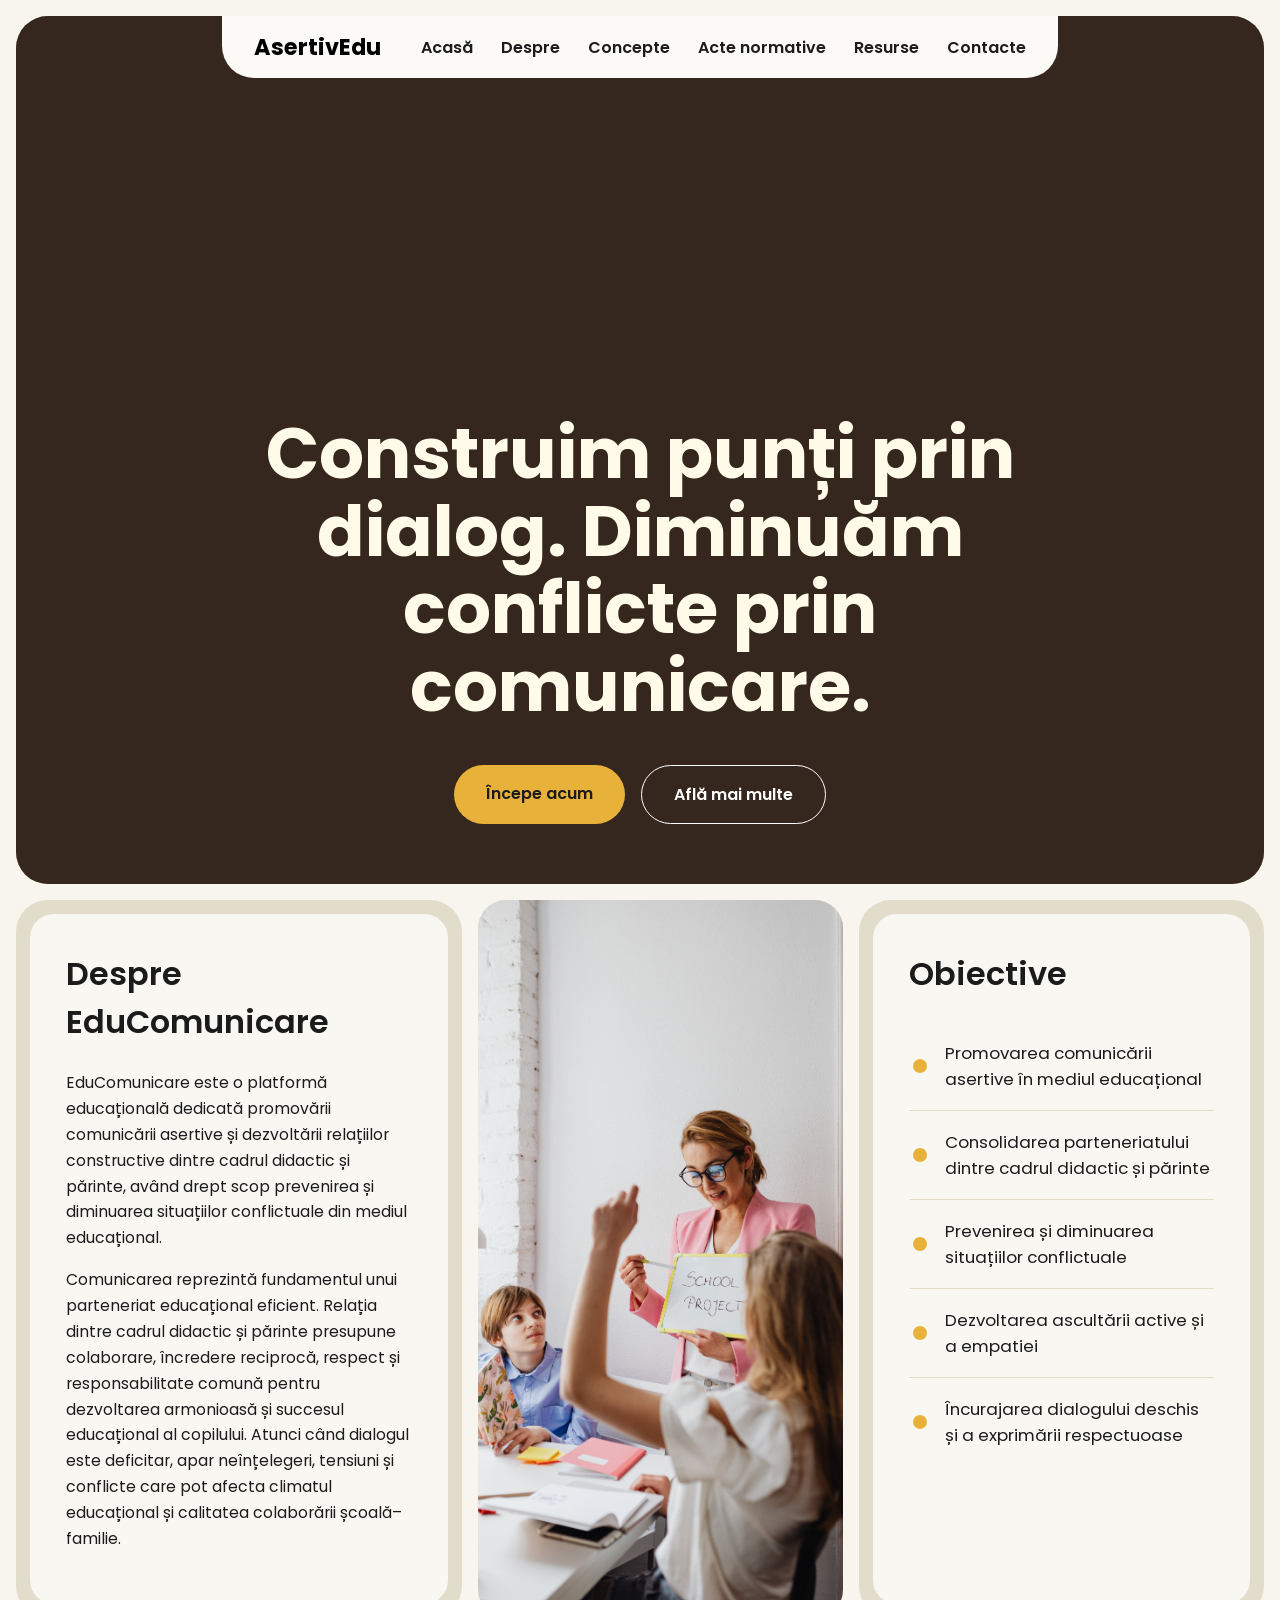
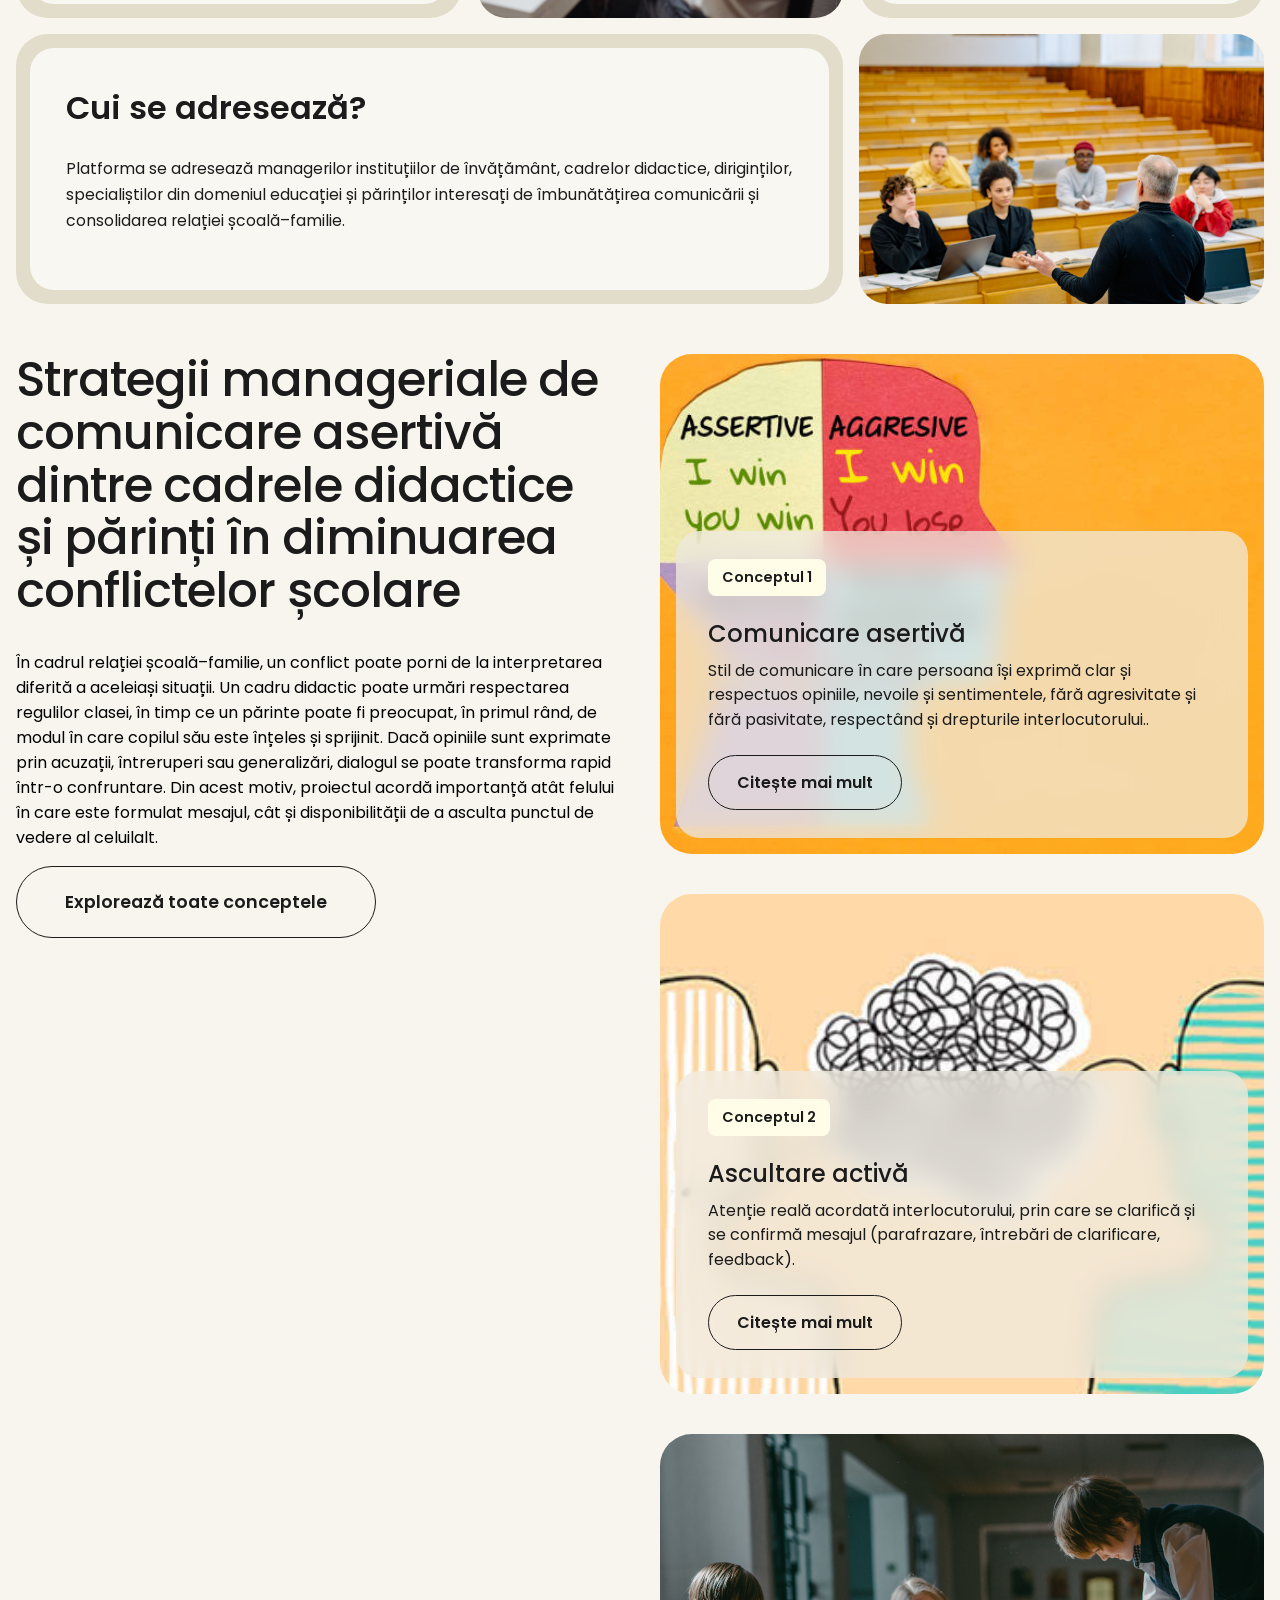
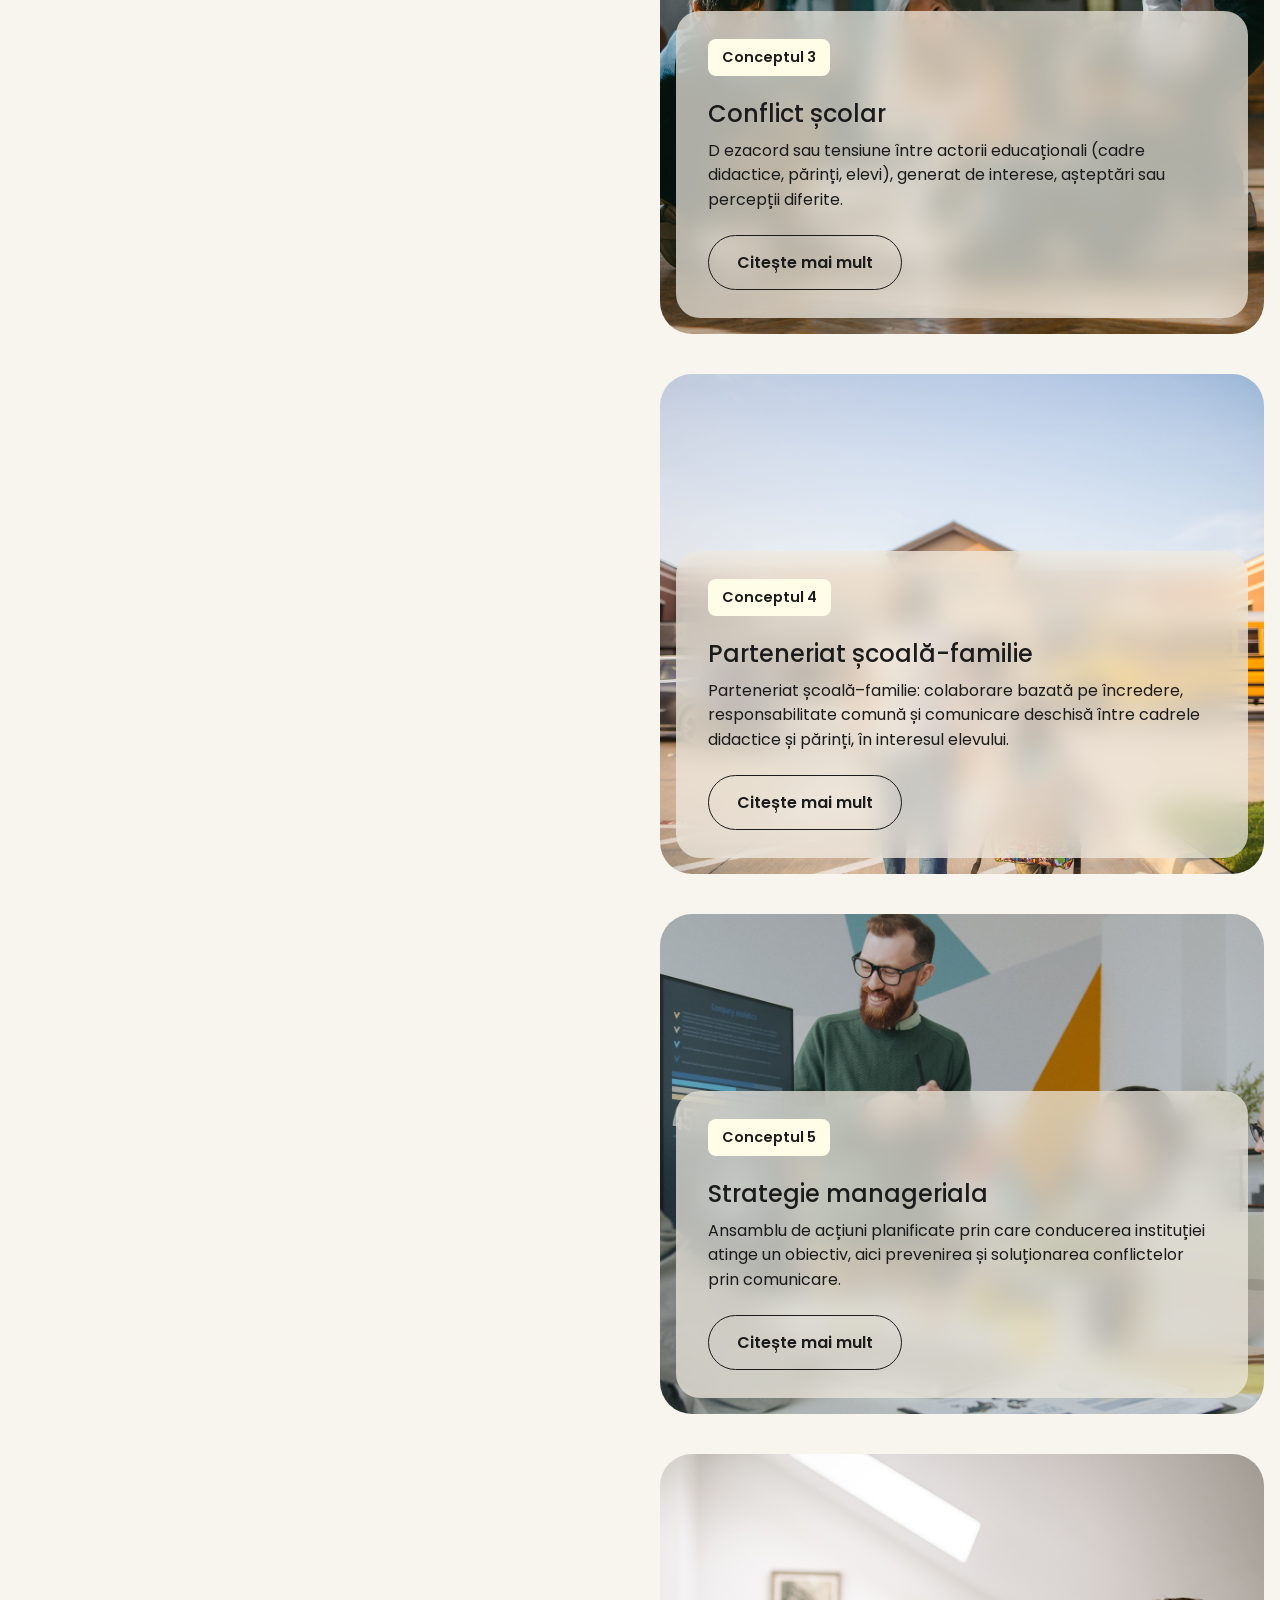
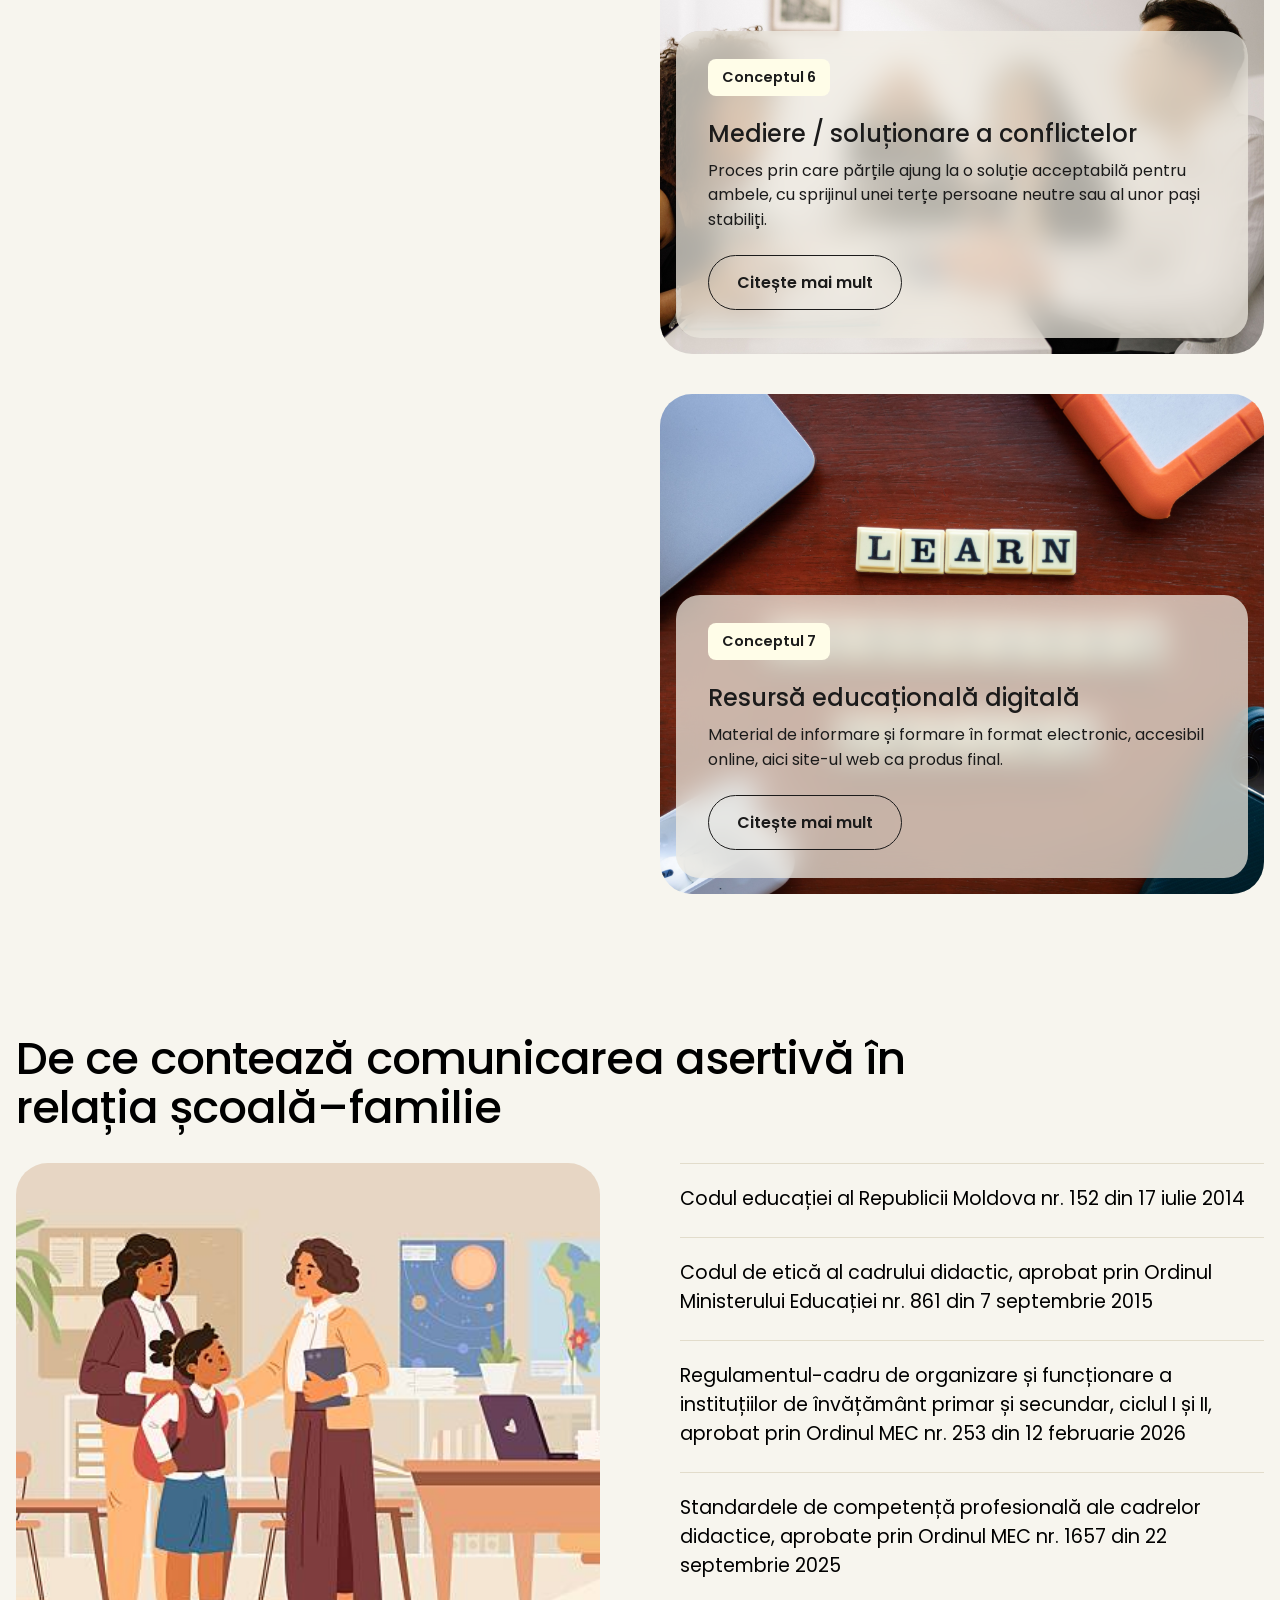
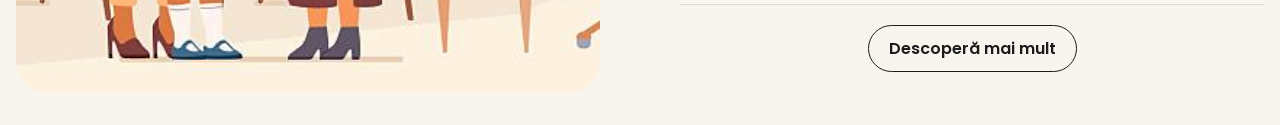
==== index.html @ 46c30172 "Primul commit" ====
<!DOCTYPE html>
<html lang="ro">

<head>
    <meta charset="UTF-8">
    <meta name="viewport" content="width=device-width, initial-scale=1.0">
    <link rel="preconnect" href="https://fonts.googleapis.com">
    <link rel="preconnect" href="https://fonts.gstatic.com" crossorigin>
    <link href="https://fonts.googleapis.com/css2?family=Poppins:wght@500;600;700&display=swap" rel="stylesheet">
    <link rel="stylesheet" href="style.css">
    <title>EduComunicare</title>
</head>

<body>
    <div class="page">

        <section class="hero">
            <div class="hero-bg">
                <video autoplay muted loop playsinline>
                    <source src="images/5734826-hd_1920_1080_30fps.mp4" type="video/mp4">
                </video>
            </div>

            <nav>
                <h2>AsertivEdu</h2>
                <a href="#acasa" target="_self">Acasă</a>
                <a href="#despre" target="_self">Despre</a>
                <a href="#">Concepte</a>
                <a href="#">Acte normative</a>
                <a href="#">Resurse</a>
                <a href="#">Contacte</a>
            </nav>

            <div class="hero-content">
                <h1>Construim punți prin dialog. Diminuăm conflicte prin comunicare.</h1>
                <div class="hero-buttons">
                    <a class="btn btn-gold" href="#">Începe acum</a>
                    <a class="btn btn-outline" href="#">Află mai multe</a>
                </div>
            </div>
        </section>


        <main>
            <section class="despre" id="despre">
                <div class="card">
                    <div class="card-inner">
                        <h2>Despre EduComunicare</h2>
                        <p>EduComunicare este o platformă educațională dedicată promovării comunicării asertive și
                            dezvoltării relațiilor constructive dintre cadrul didactic și părinte, având drept scop
                            prevenirea și diminuarea situațiilor conflictuale din mediul educațional.</p>
                        <p>Comunicarea reprezintă fundamentul unui parteneriat educațional eficient. Relația dintre
                            cadrul didactic și părinte presupune colaborare, încredere reciprocă, respect și
                            responsabilitate
                            comună pentru dezvoltarea armonioasă și succesul educațional al copilului. Atunci când
                            dialogul este
                            deficitar, apar neînțelegeri, tensiuni și conflicte care pot afecta climatul educațional și
                            calitatea
                            colaborării școală–familie.</p>
                    </div>
                </div>

                <div class="card-img">
                    <img src="images/pexels-karola-g-7692463.jpg" alt="Cadru didactic și părinte în dialog">
                </div>

                <div class="card">
                    <div class="card-inner">
                        <h2>Obiective</h2>
                        <ul class="obiective">
                            <li>Promovarea comunicării asertive în mediul educațional</li>
                            <li>Consolidarea parteneriatului dintre cadrul didactic și părinte</li>
                            <li>Prevenirea și diminuarea situațiilor conflictuale</li>
                            <li>Dezvoltarea ascultării active și a empatiei</li>
                            <li>Încurajarea dialogului deschis și a exprimării respectuoase</li>
                        </ul>
                    </div>
                </div>
                <div class="card adresare">
                    <div class="card-inner">
                        <h2>Cui se adresează?</h2>
                        <p>
                            Platforma se adresează managerilor instituțiilor de învățământ, cadrelor didactice,
                            diriginților, specialiștilor din domeniul educației și părinților interesați de
                            îmbunătățirea
                            comunicării și consolidarea relației școală–familie.
                        </p>
                    </div>
                </div>
                <div class="card-img">
                    <img src="images/pexels-yankrukov-8197534.jpg">
                </div>
            </section>

            <section class="concepte">
                <div class="programe-stanga">
                    <h2>Strategii manageriale de comunicare asertivă dintre cadrele didactice și părinți în diminuarea
                        conflictelor școlare</h2>
                    <p>În cadrul relației școală–familie, un conflict poate porni de la interpretarea diferită a
                        aceleiași situații. Un cadru
                        didactic poate urmări respectarea regulilor clasei, în timp ce un părinte poate fi preocupat, în
                        primul rând, de modul
                        în care copilul său este înțeles și sprijinit. Dacă opiniile sunt exprimate prin acuzații,
                        întreruperi sau generalizări,
                        dialogul se poate transforma rapid într-o confruntare. Din acest motiv, proiectul acordă
                        importanță atât felului în care este
                        formulat mesajul, cât și disponibilității de a asculta punctul de vedere al celuilalt.</p>
                    <a href="#" class="button-concepte">Explorează toate conceptele</a>
                </div>
                <div class="programe-dreapta">
                    <div class="program-card">
                        <div class="card-img">
                            <img src="images/istockphoto-2178686163-612x612.jpg" alt="">
                        </div>

                        <div class="program-info">
                            <span class="program-tag">Conceptul 1</span>
                            <h3>Comunicare asertivă</h3>
                            <p>Stil de comunicare în care persoana își exprimă clar și respectuos opiniile, nevoile și
                                sentimentele,
                                fără agresivitate și fără pasivitate, respectând și drepturile interlocutorului..</p>
                            <a class="program-btn" href="#">Citește mai mult</a>
                        </div>
                    </div>
                    <div class="program-card">
                        <div class="card-img">
                            <img src="images/images (7).jpg" alt="ascultare_activa_imagine">
                        </div>
                        <div class="program-info">
                            <span class="program-tag">Conceptul 2</span>
                            <h3>Ascultare activă</h3>
                            <p>Atenție reală acordată interlocutorului, prin care se clarifică și se confirmă mesajul
                                (parafrazare, întrebări de clarificare, feedback).</p>
                            <a class="program-btn" href="#">Citește mai mult</a>
                        </div>
                    </div>

                    <div class="program-card">
                        <div class="card-img">
                            <img src="images/pexels-mikhail-nilov-7929438.jpg" alt="ascultare_activa_imagine">
                        </div>
                        <div class="program-info">
                            <span class="program-tag">Conceptul 3</span>
                            <h3>Conflict școlar</h3>
                            <p>D ezacord sau tensiune între actorii educaționali (cadre didactice, părinți, elevi),
                                generat de interese, așteptări sau percepții diferite.</p>
                            <a class="program-btn" href="#">Citește mai mult</a>
                        </div>
                    </div>

                    <div class="program-card">
                        <div class="card-img">
                            <img src="images/pexels-caleboquendo-3877563.jpg" alt="ascultare_activa_imagine">
                        </div>
                        <div class="program-info">
                            <span class="program-tag">Conceptul 4</span>
                            <h3>Parteneriat școală-familie</h3>
                            <p>Parteneriat școală–familie: colaborare bazată pe încredere, responsabilitate
                                comună și comunicare deschisă între cadrele didactice și părinți, în interesul elevului.
                            </p>
                            <a class="program-btn" href="#">Citește mai mult</a>
                        </div>
                    </div>


                    <div class="program-card">
                        <div class="card-img">
                            <img src="images/pexels-silverkblack-39190486.jpg" alt="ascultare_activa_imagine">
                        </div>
                        <div class="program-info">
                            <span class="program-tag">Conceptul 5</span>
                            <h3>Strategie manageriala</h3>
                            <p>Ansamblu de acțiuni planificate prin care conducerea instituției atinge un obiectiv,
                                aici prevenirea și soluționarea conflictelor prin comunicare.</p>
                            <a class="program-btn" href="#">Citește mai mult</a>
                        </div>
                    </div>

                    <div class="program-card">
                        <div class="card-img">
                            <img src="images/pexels-yankrukov-7640810.jpg" alt="ascultare_activa_imagine">
                        </div>
                        <div class="program-info">
                            <span class="program-tag">Conceptul 6</span>
                            <h3>Mediere / soluționare a conflictelor</h3>
                            <p> Proces prin care părțile ajung la o soluție acceptabilă pentru ambele, cu sprijinul unei
                                terțe persoane neutre sau al unor pași stabiliți.</p>
                            <a class="program-btn" href="#">Citește mai mult</a>
                        </div>
                    </div>


                    <div class="program-card">
                        <div class="card-img">
                            <img src="images/pexels-ling-app-387368942-14814060.jpg" alt="ascultare_activa_imagine">
                        </div>
                        <div class="program-info">
                            <span class="program-tag">Conceptul 7</span>
                            <h3>Resursă educațională digitală</h3>
                            <p>Material de informare și formare în format electronic, accesibil
                                online, aici site-ul web ca produs final.</p>
                            <a class="program-btn" href="#">Citește mai mult</a>
                        </div>
                    </div>

                </div>
            </section>
            <section class="beneficii">
                <h2 class="beneficii-titlu">De ce contează comunicarea asertivă în relația școală–familie</h2>

                <div class="beneficii-grid">
                    <div class="beneficii-img">
                        <img src="images/istockphoto-2225201851-612x612.jpg" alt="Cadru didactic și părinte în dialog">
                    </div>

                    <ul class="beneficii-lista">
                        <li class="beneficiu">
                            <div>
                                <h3>Codul educației al Republicii Moldova nr. 152 din 17 iulie 2014</h3>
                            </div>
                        </li>

                        <li class="beneficiu">
                            <div>
                                <h3>Codul de etică al cadrului didactic, aprobat prin Ordinul Ministerului Educației nr.
                                    861 din 7 septembrie 2015</h3>
                            </div>
                        </li>

                        <li class="beneficiu">
                            <div>
                                <h3>Regulamentul-cadru de organizare și funcționare a instituțiilor de învățământ primar
                                    și secundar, ciclul I și II, aprobat prin Ordinul MEC nr. 253 din 12 februarie 2026
                                </h3>
                            </div>
                        </li>

                        <li class="beneficiu">
                            <div>
                                <h3>Standardele de competență profesională ale cadrelor didactice, aprobate prin Ordinul
                                    MEC nr. 1657 din 22 septembrie 2025</h3>
                            </div>
                        </li>
                        <div class="buton-container">
                            <a class="button-acte" href="acte.html">Descoperă mai mult</a>
                        </div>
                    </ul>

                </div>
            </section>
        </main>

        <footer></footer>
    </div>
</body>

</html>
---- style.css ----
* { box-sizing: border-box; }

body {
    margin: 0;
    font-family: "Poppins", Arial, sans-serif;
    background: #f7f5ee;
}

.page { padding: 16px; }

/* ---------- HERO ---------- */
.hero {
    position: relative;
    isolation: isolate;                 /* ține videoclipul în interiorul hero-ului */
    min-height: calc(100vh - 32px);
    display: flex;
    flex-direction: column;
    align-items: center;                /* nav-ul centrat */
}

.hero-bg {
    position: absolute;
    inset: 0;
    z-index: -1;
    border-radius: 32px;
    overflow: hidden;
    background-color: #6b4f3a;
}

.hero-bg video {
    width: 100%;
    height: 100%;
    object-fit: cover;
}

.hero-bg::after {
    content: "";
    position: absolute;
    inset: 0;
    background: rgba(0, 0, 0, .5);
}

nav {
    display: flex;
    align-items: center;
    gap: 28px;
    padding: 14px 32px;
    background: #fbfaf6;
    border-radius: 0 0 32px 32px;
}

nav h2 { margin: 0 12px 0 0; font-size: 1.4rem; }
nav a { color: #1b1b1b; text-decoration: none; font-weight: 600; }
nav a:hover { text-decoration: underline; text-underline-offset: 5px; }

.hero-content {
    margin-top: auto;                   
    padding: 0 16px 60px;
    max-width: 900px;
    display: flex;
    flex-direction: column;
    align-items: center;
    text-align: center;
}

.hero-content h1 {
    margin: 0;
    font-size: clamp(2rem, 5.5vw, 4.5rem);
    line-height: 1.1;
    font-weight: 700;
    color: #fffbe8;
}

.hero-buttons {
    display: flex;
    flex-wrap: wrap;
    justify-content: center;
    gap: 16px;
    margin-top: 40px;
}

.btn {
    padding: 16px 32px;
    border-radius: 999px;
    font-weight: 600;
    text-decoration: none;
}

.btn-gold    { background: #e8b23a; color: #1b1b1b; }
.btn-outline { border: 1px solid #fff; color: #fff; }

/* ---------- DESPRE ---------- */
main { padding: 16px 0; }

.despre {
    display: grid;
    grid-template-columns: 1.1fr 0.9fr 1fr;
    gap: 16px;
    align-items: stretch;
}

.card {
    background: #e2dccb;
    border-radius: 32px;
    padding: 14px;
}

.card-inner {
    height: 100%;
    background: #f8f7f2;
    border-radius: 24px;
    padding: 36px;
    color: #1b1b1b;
}

.card-inner h2 {
    margin: 0 0 24px;
    font-size: 2rem;
    font-weight: 600;
}

.card-inner p {
    margin: 0 0 16px;
    line-height: 1.65;
    font-size: 0.98rem;
}

.card-img { border-radius: 28px; overflow: hidden; }

.card-img img {
    width: 100%;
    height: 100%;
    object-fit: cover;
    display: block;
}

.obiective { list-style: none; margin: 0; padding: 0; }

.obiective li {
    padding: 18px 0 18px 36px;
    position: relative;
    font-size: 1.05rem;
    border-bottom: 1px solid #e2dccb;
}

.obiective li:last-child { border-bottom: none; }

.obiective li::before {
    content: "";
    position: absolute;
    left: 4px;
    top: 50%;
    width: 14px;
    height: 14px;
    transform: translateY(-50%);
    border-radius: 50%;
    background: #e8b23a;
}

/* ---------- MOBIL ---------- */
@media (max-width: 900px) {
    nav { flex-wrap: wrap; justify-content: center; gap: 14px; border-radius: 0 0 24px 24px; }
    .despre { grid-template-columns: 1fr; }
    .card-img { height: 320px; }
}

.adresare {
    grid-column: 1/3;
}

.concepte {
    display: grid;
    grid-template-columns: 1fr 1fr;
    gap: 40px;
    align-items: start;
    margin-top: 50px;      /* important: fără el sticky nu funcționează */
}

.programe-stanga {
    position: sticky;
    top: 40px;               /* distanța față de marginea de sus a ecranului */
}

.programe-stanga h2 {
    margin: 0 0 32px;
    font-size: clamp(3rem, 3vw, 4.5rem);   /* mare pe desktop, se micșorează pe ecrane mici */
    font-weight: 500;                        /* subțire, ca în model */
    line-height: 1.1;                        /* rânduri apropiate */
    letter-spacing: -0.02em;                 /* litere puțin mai strânse */
    color: #1b1b1b;
}

.program-card {
    position: relative;         
    height: 500px;
    border-radius: 32px;
    overflow: hidden;            
    margin-bottom: 40px;
}

.program-card .card-img {
    height: 100%;
}

.program-card {
    position: relative;
    height: 500px;
    border-radius: 32px;
    overflow: hidden;
    margin-bottom: 40px;
}

.program-card .card-img {
    height: 100%;
    border-radius: 0;            /* colțurile le taie .program-card */
}

/* Panoul de jos, cu efect de sticlă mată */
.program-info {
    position: absolute;
    left: 16px;
    right: 16px;
    bottom: 16px;
    padding: 28px 32px;
    border-radius: 24px;
    background: rgba(240, 236, 226, .72);
    backdrop-filter: blur(14px);
    -webkit-backdrop-filter: blur(14px);
    color: #1b1b1b;
}

.program-tag {
    display: inline-block;
    padding: 8px 14px;
    border-radius: 8px;
    background: #fffde8;
    font-size: .9rem;
    font-weight: 600;
}

.program-info h3 {
    margin: 20px 0 8px;
    font-size: 1.5rem;
    font-weight: 500;
}

.program-info p {
    margin: 0 0 22px;
    line-height: 1.55;
}

.program-btn {
    display: inline-block;
    padding: 14px 28px;
    border: 1px solid #1b1b1b;
    border-radius: 999px;
    color: #1b1b1b;
    font-weight: 600;
    text-decoration: none;
    transition: background .2s, color .2s;
}

.program-btn:hover {
    background: #1b1b1b;
    color: #fff;
}

.button-concepte {
    display: inline-block;
    padding: 22px 48px;
    border: 1px solid #1b1b1b;
    border-radius: 999px;          
    background: transparent;
    color: #1b1b1b;
    font-size: 1.1rem;
    font-weight: 600;
    text-decoration: none;
    transition: background .25s, color .25s;
    
    
}

.button-concepte:hover {
    background: #1b1b1b;
    color: #fff;
}

/* ---------- BENEFICII ---------- */
.beneficii { margin-top: 100px; }

.beneficii-titlu {
    margin: 0 0 30px;
    max-width: 900px;
    font-size: clamp(1.4rem, 4.5vw, 2.8rem);
    font-weight: 500;
    line-height: 1.1;
    letter-spacing: -0.02em;
}

.beneficii-grid {
    display: grid;
    grid-template-columns: 1fr 1fr;
    gap: 80px;
    align-items: stretch;
}

.beneficii-img {
    border-radius: 32px;
    overflow: hidden;
    min-height: 530px;
}

.beneficii-img img {
    width: 100%;
    height: 100%;
    object-fit: cover;
    display: block;
}


.beneficii-lista {
    list-style: none;
    margin: 0;
    padding: 0;
    border-top: 1px solid #e2dccb;
}

.beneficiu {
    display: flex;
    align-items: flex-start;
    gap: 20px;
    padding: 20px 0;
    border-bottom: 1px solid #e2dccb;
}

.beneficiu h3 {
    margin: 0 0 4px;
    font-size: 1.2rem;
    font-weight: 400;
}

.beneficiu p {
    margin: 0;
    line-height: 1.6;
    color: #555;
}

/* Mobil */
@media (max-width: 900px) {
    .beneficii-grid { grid-template-columns: 1fr; gap: 40px; }
    .beneficii-img { min-height: 360px; }
    .beneficiu { gap: 20px; }
    .beneficiu-icon { flex-basis: 64px; height: 64px; }
}

.button-acte {
     display: inline-block;
    padding: 10px 20px;
    border: 1px solid #1b1b1b;
    border-radius: 999px;          
    background: transparent;
    color: #1b1b1b;
    font-size: 1rem;
    font-weight: 600;
    text-decoration: none;
    transition: background .25s, color .25s; 
    margin: 20px;

}

.button-acte:hover {
    background: #1b1b1b;
    color: #fff;
}

.buton-container{
    display: flex;
    justify-content: center;
    align-items: center;
}
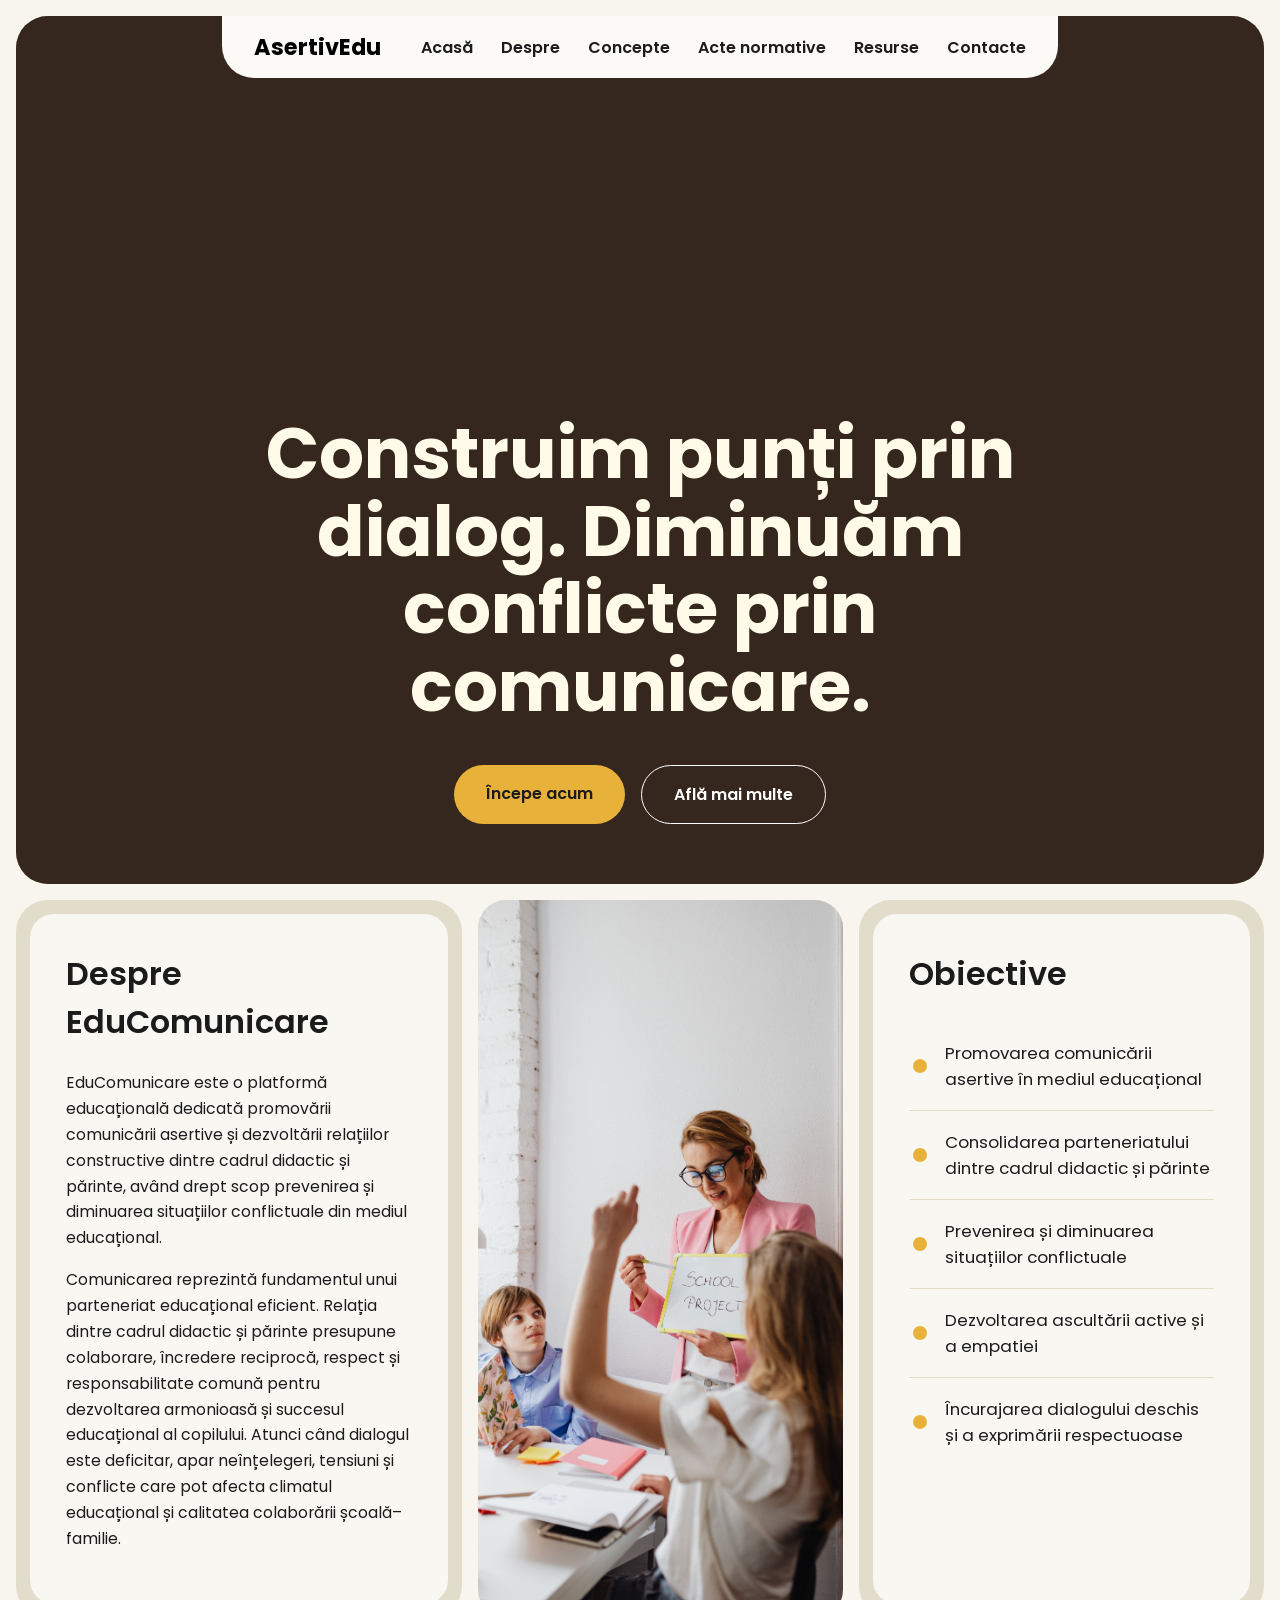
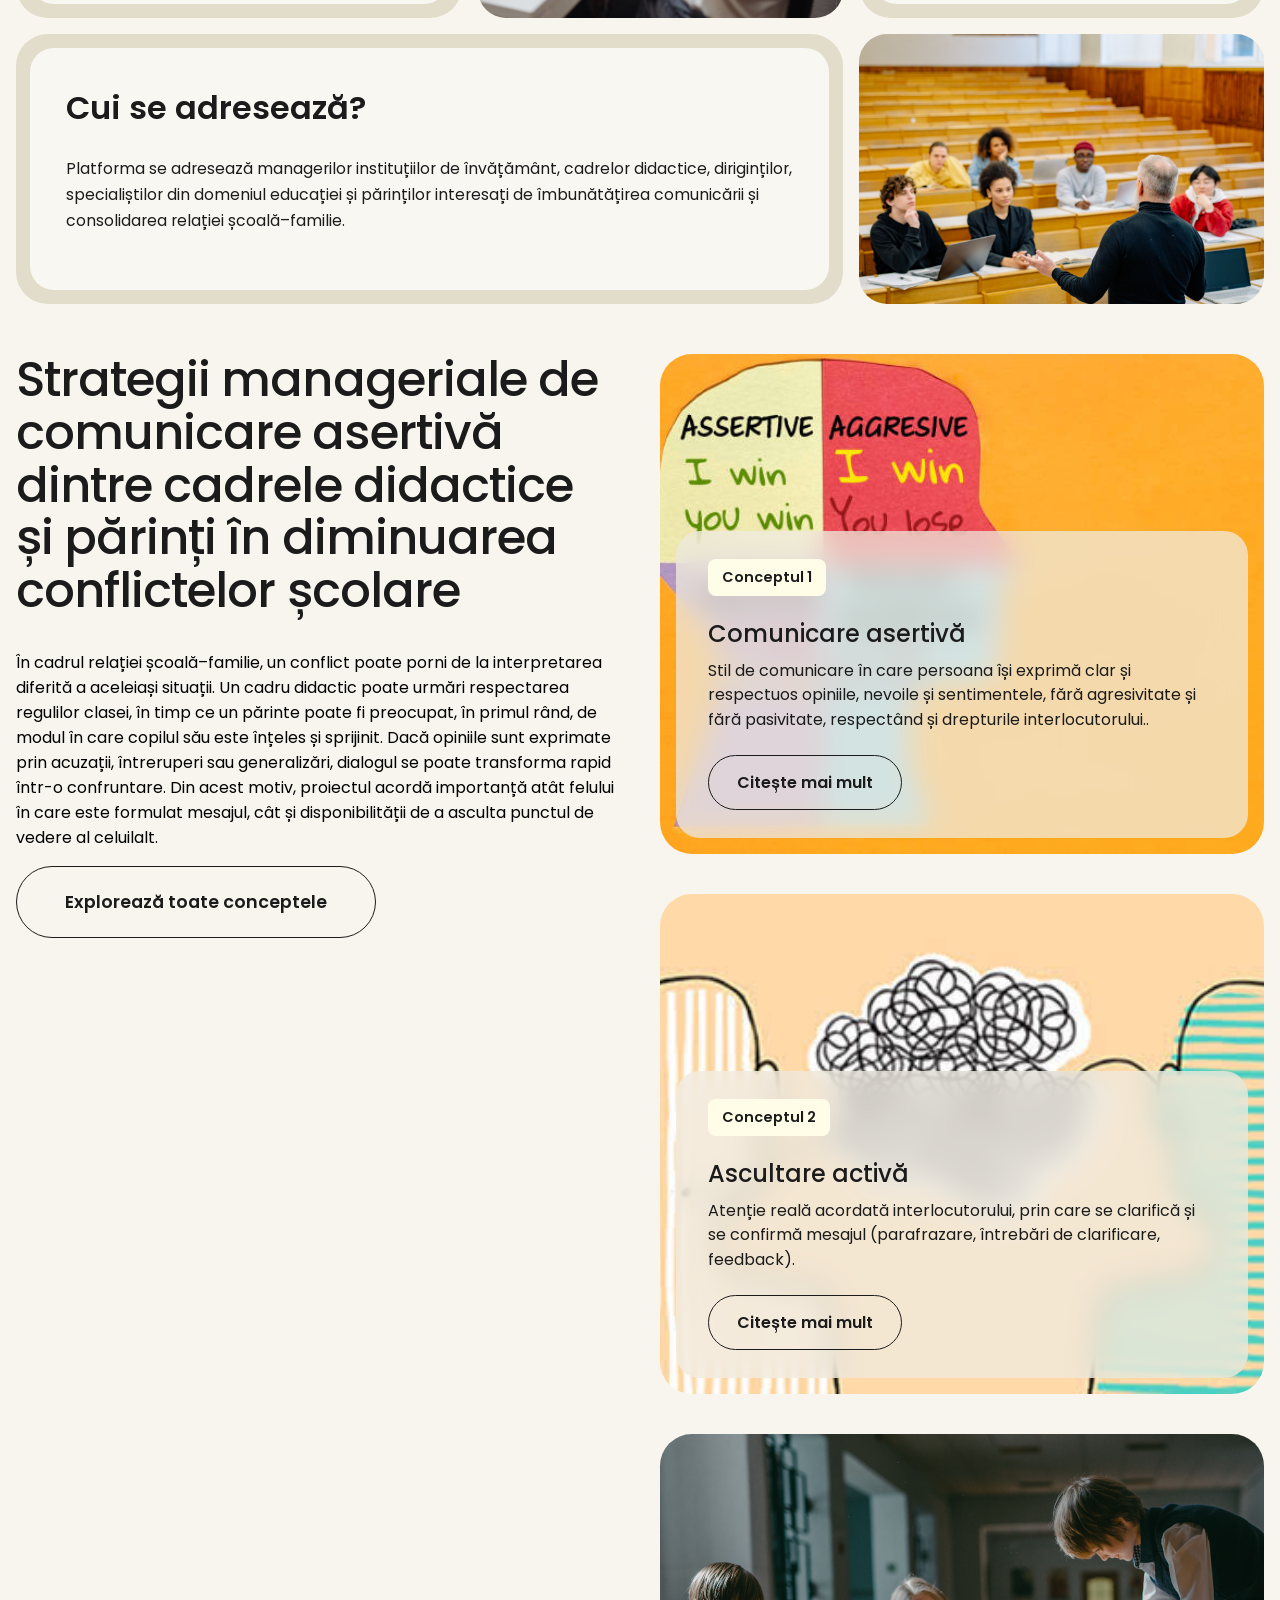
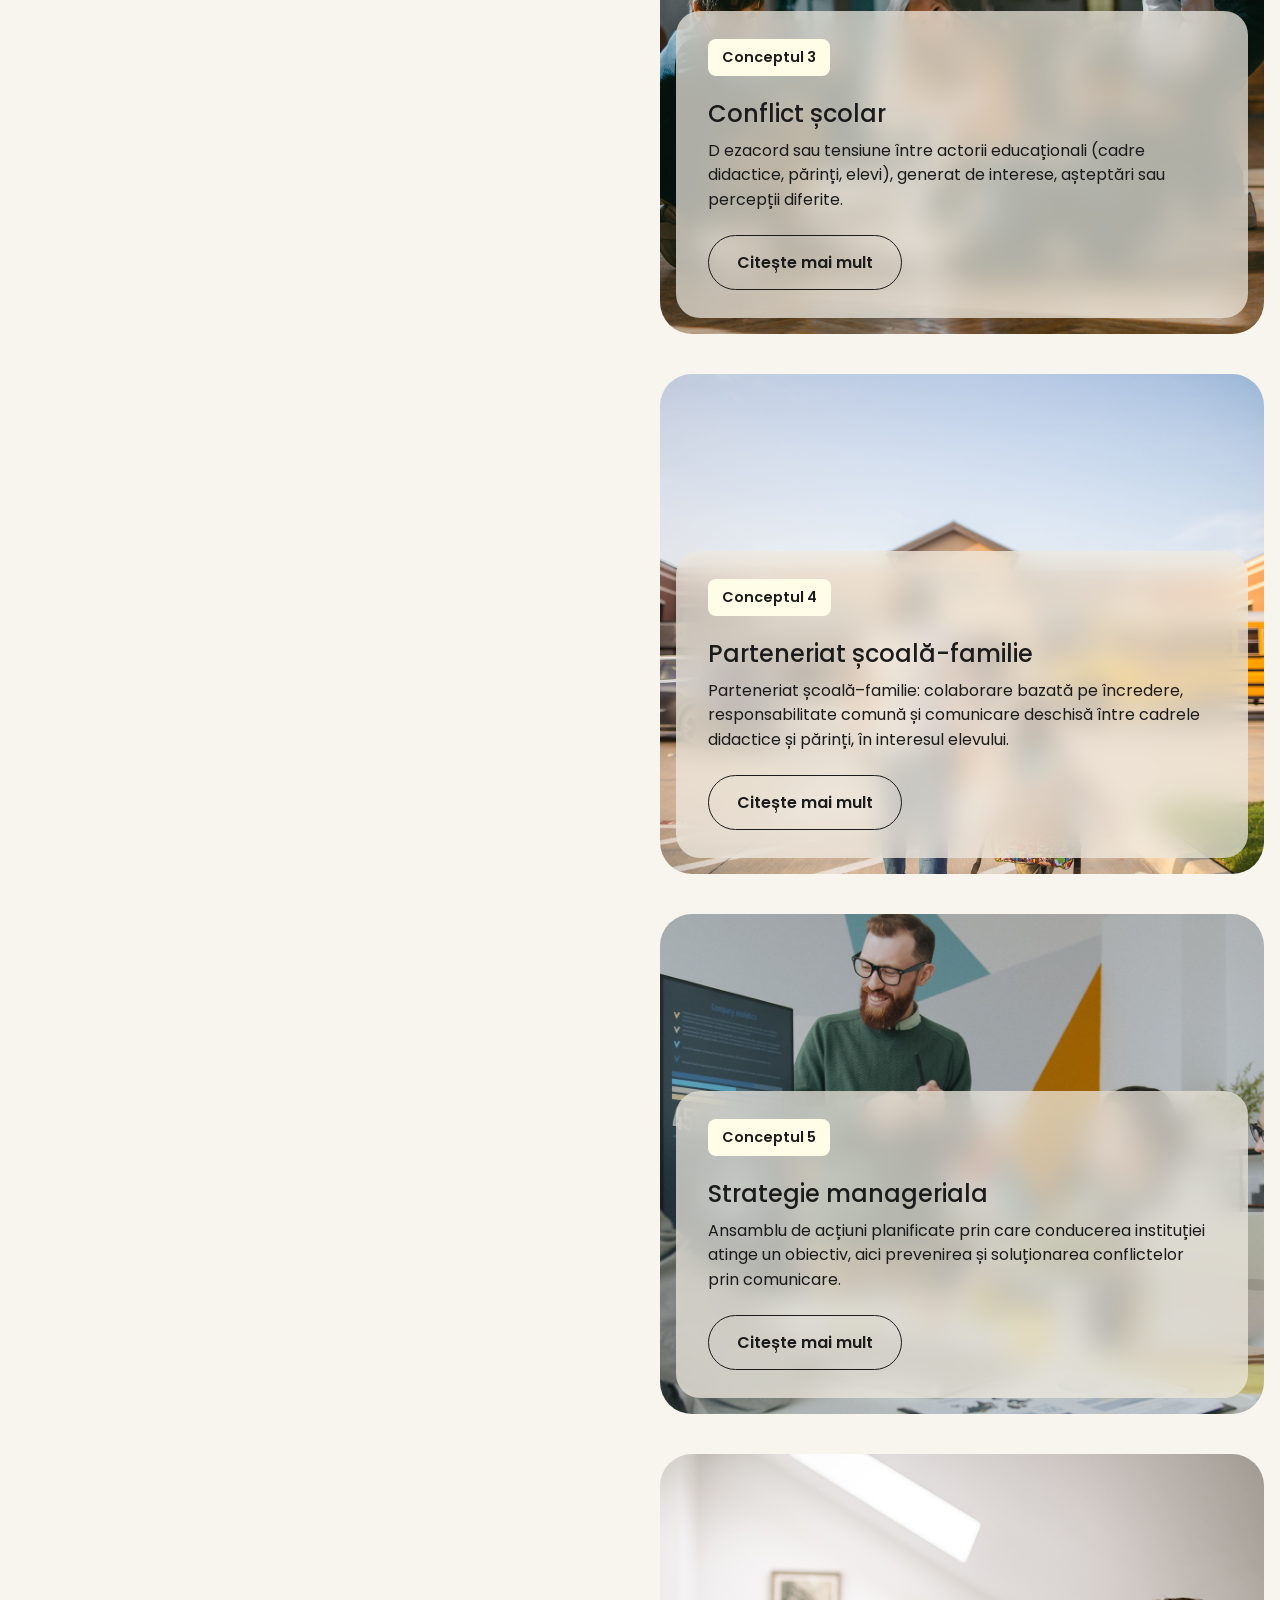
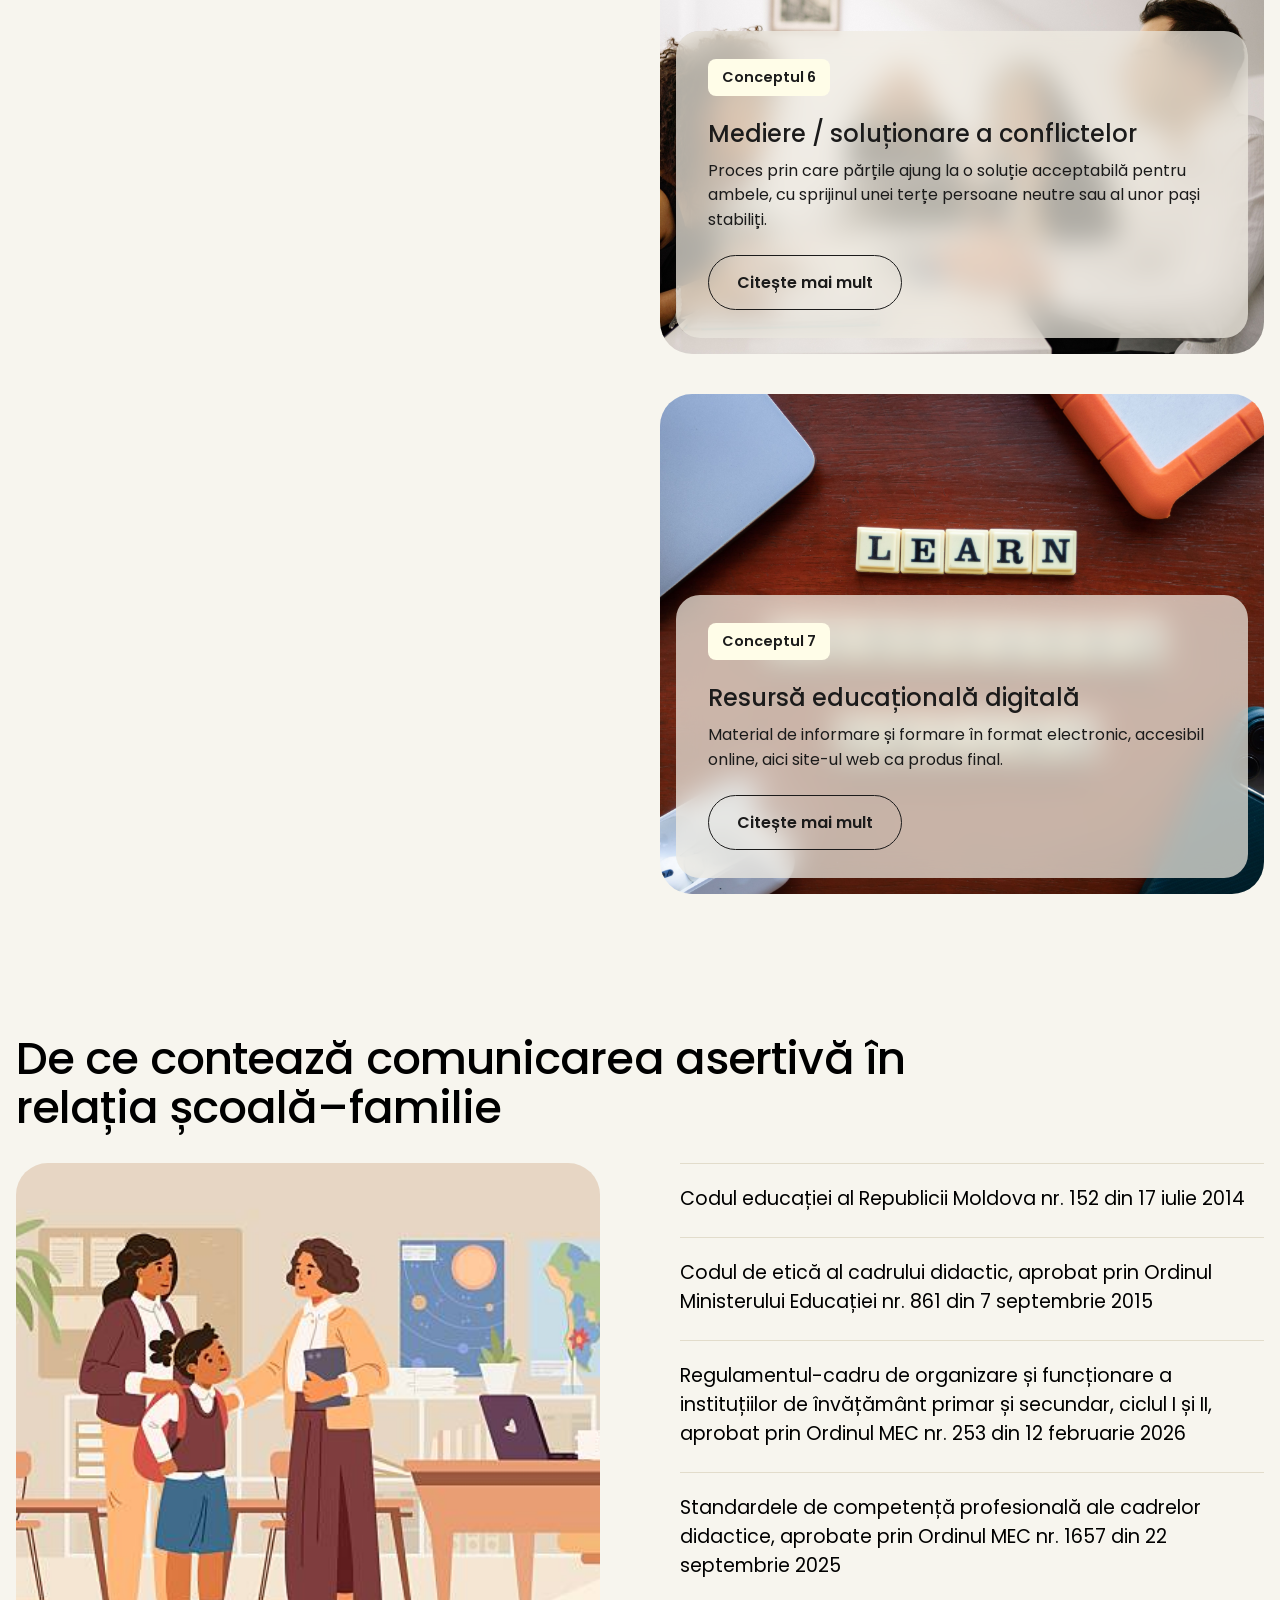
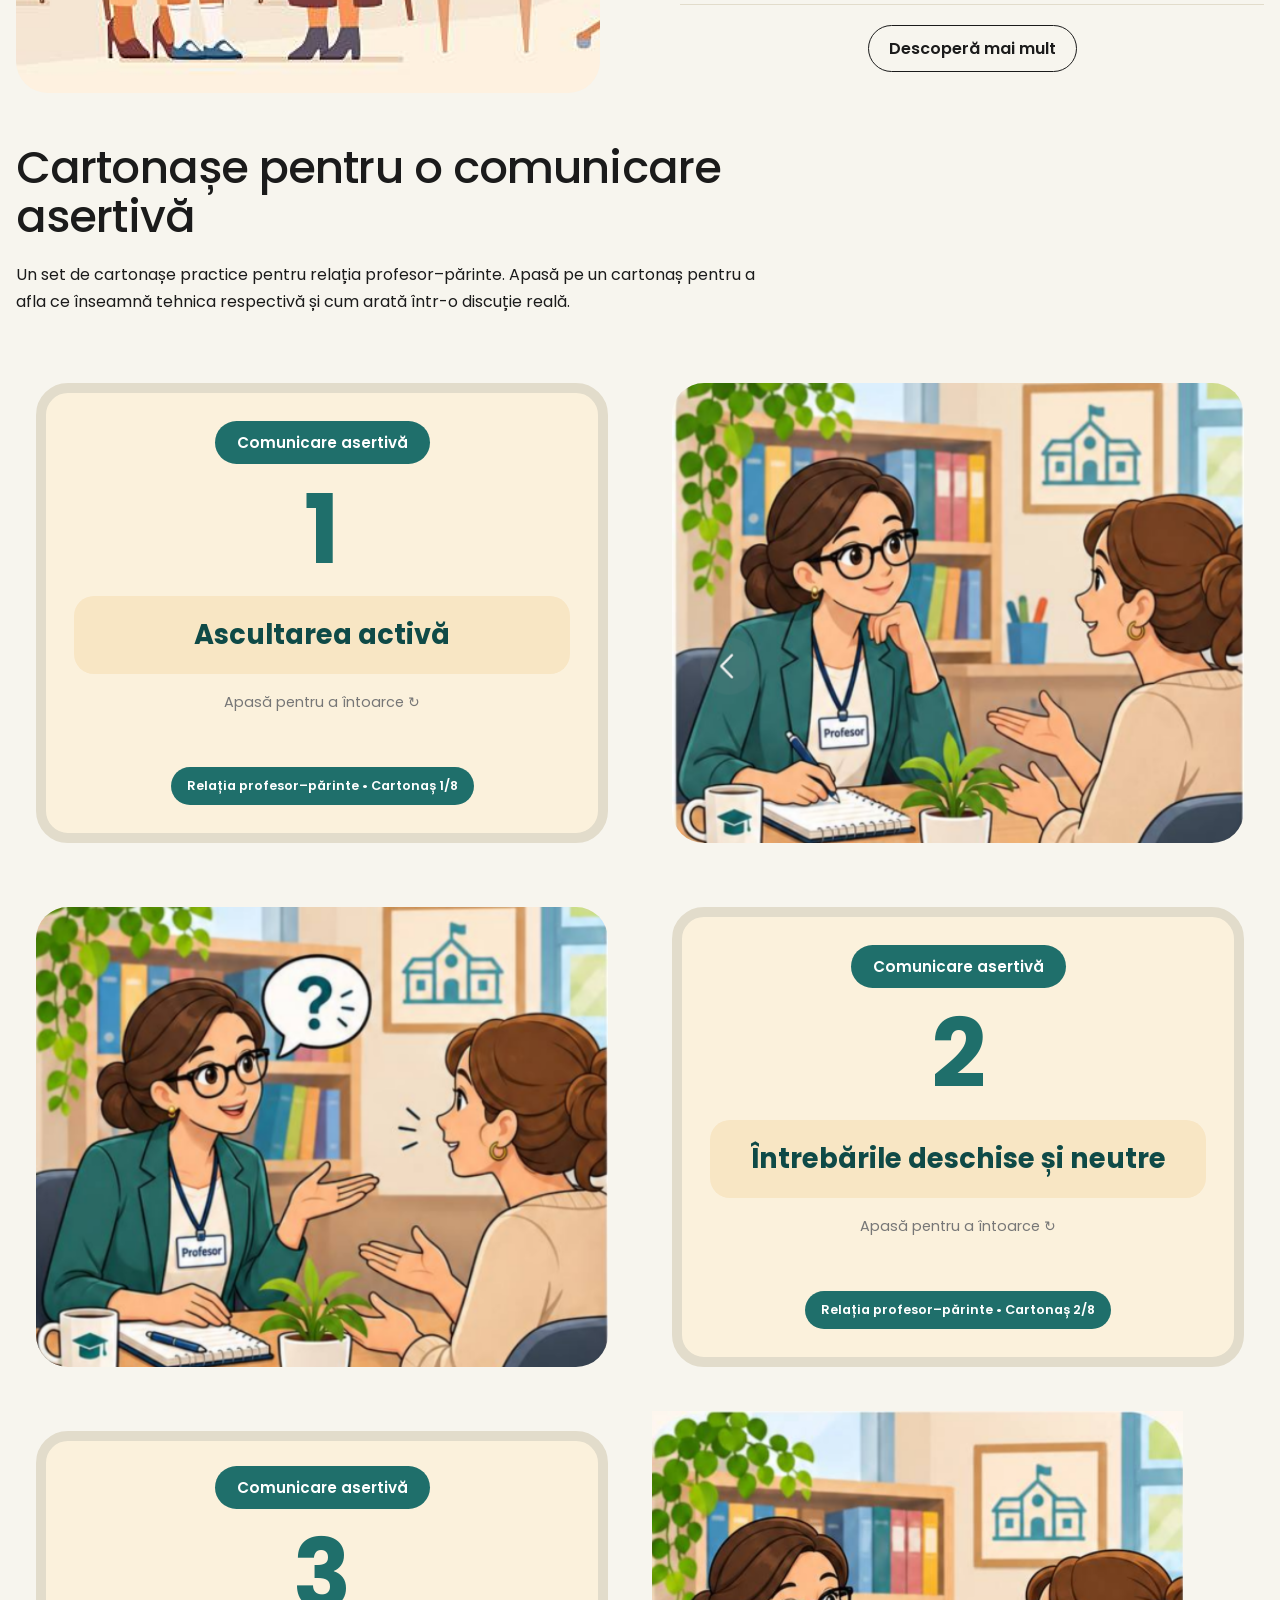
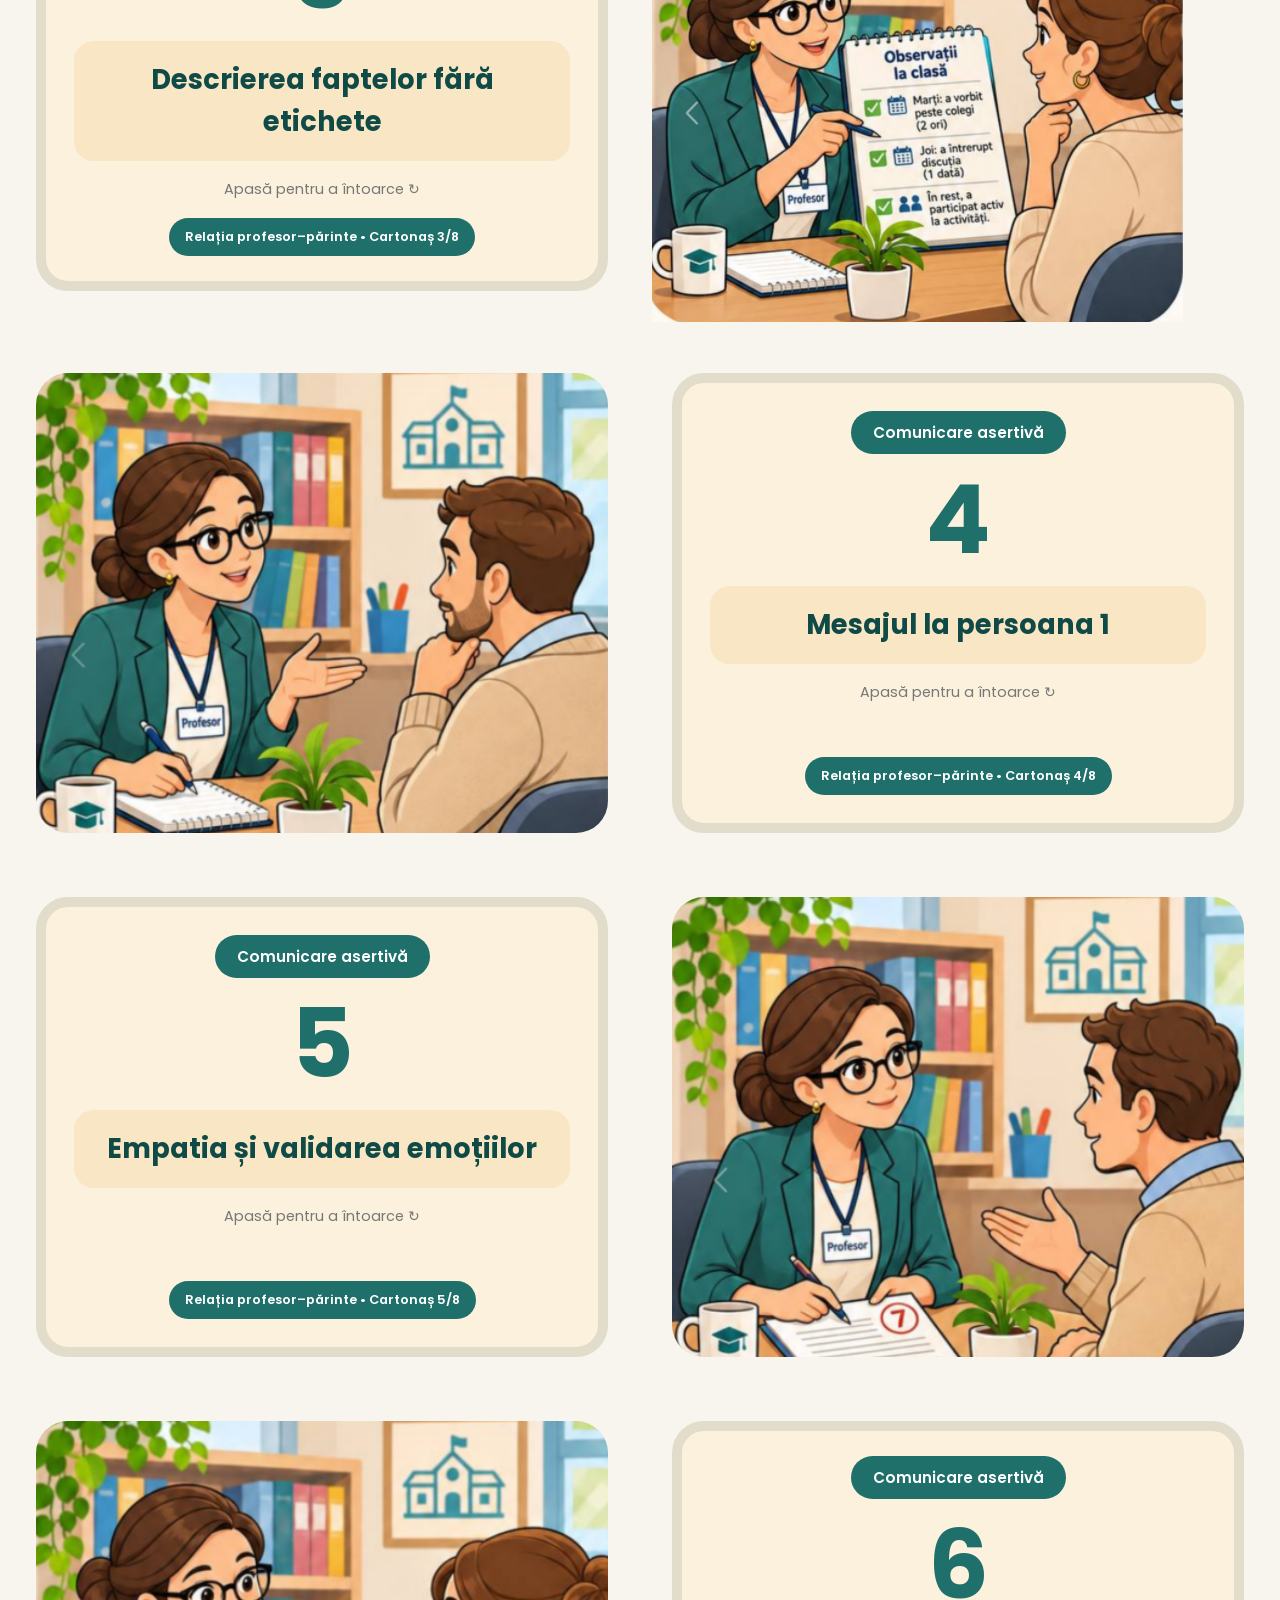
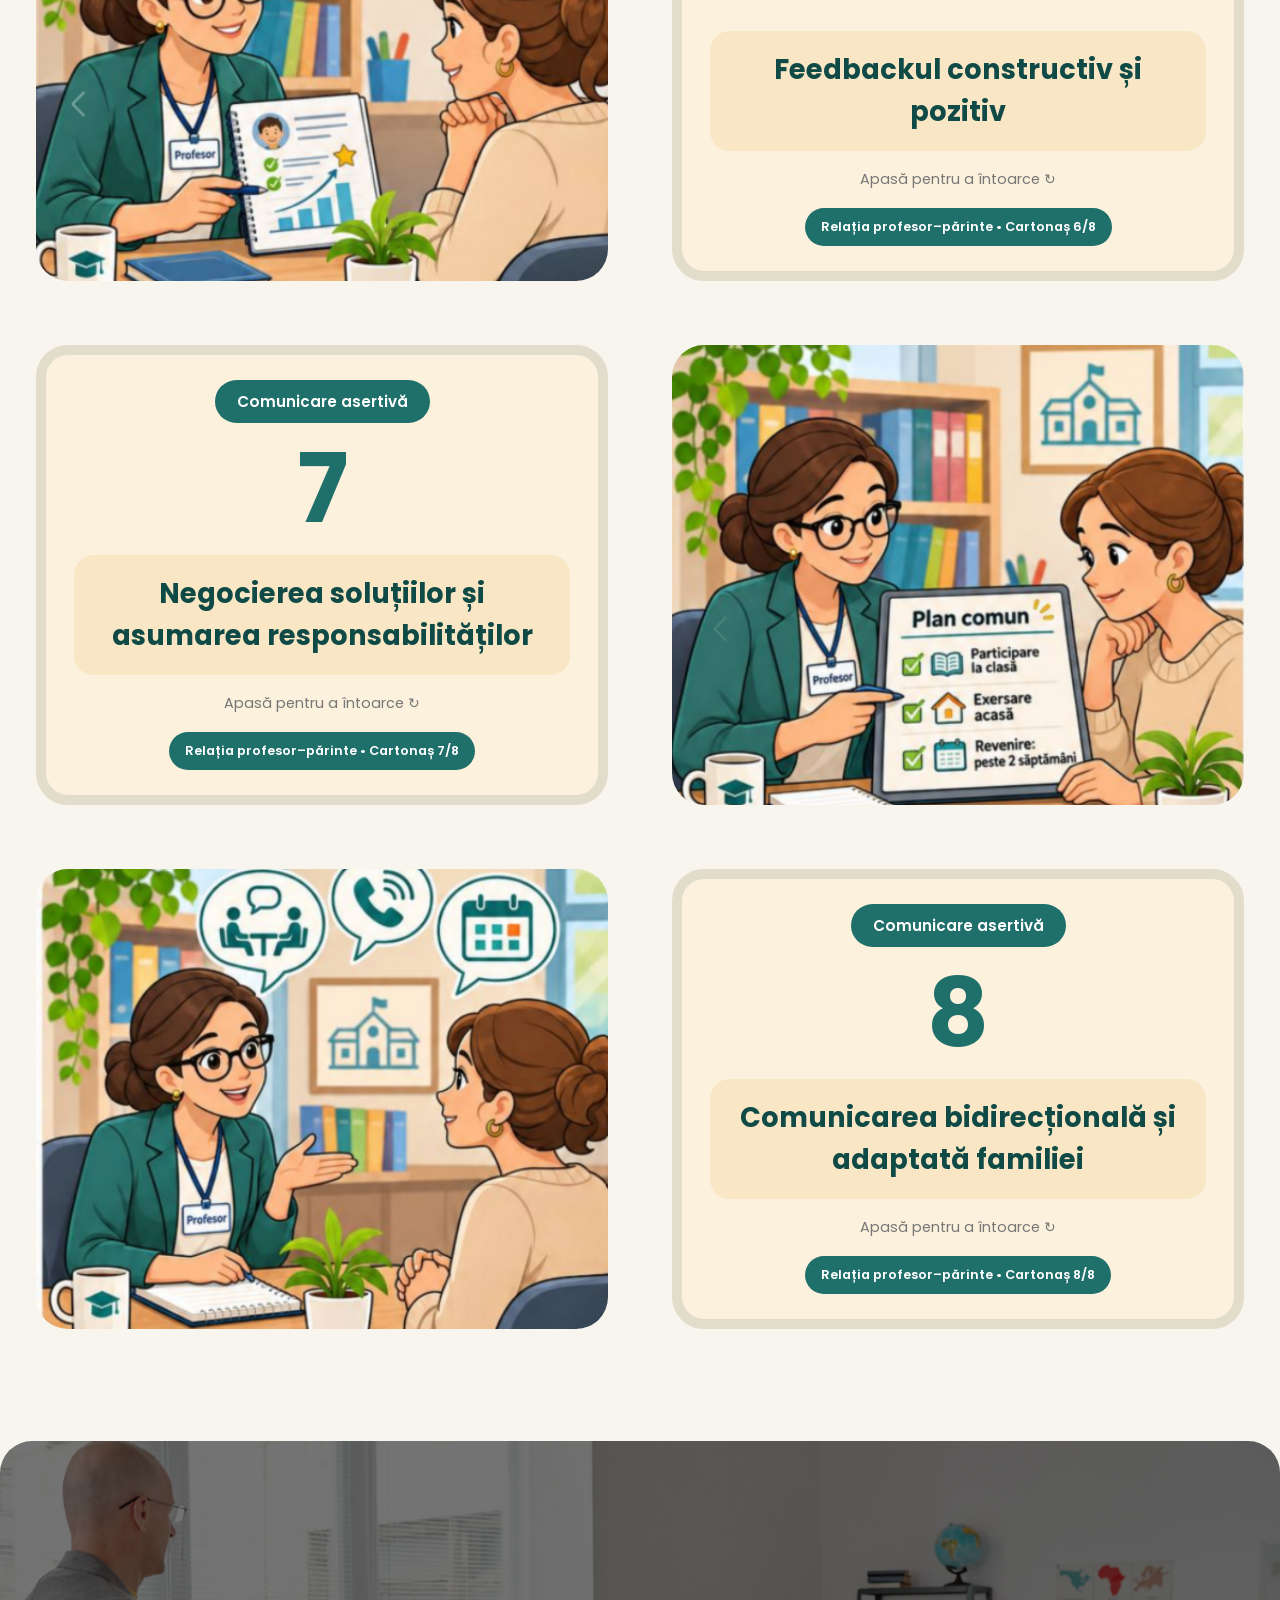
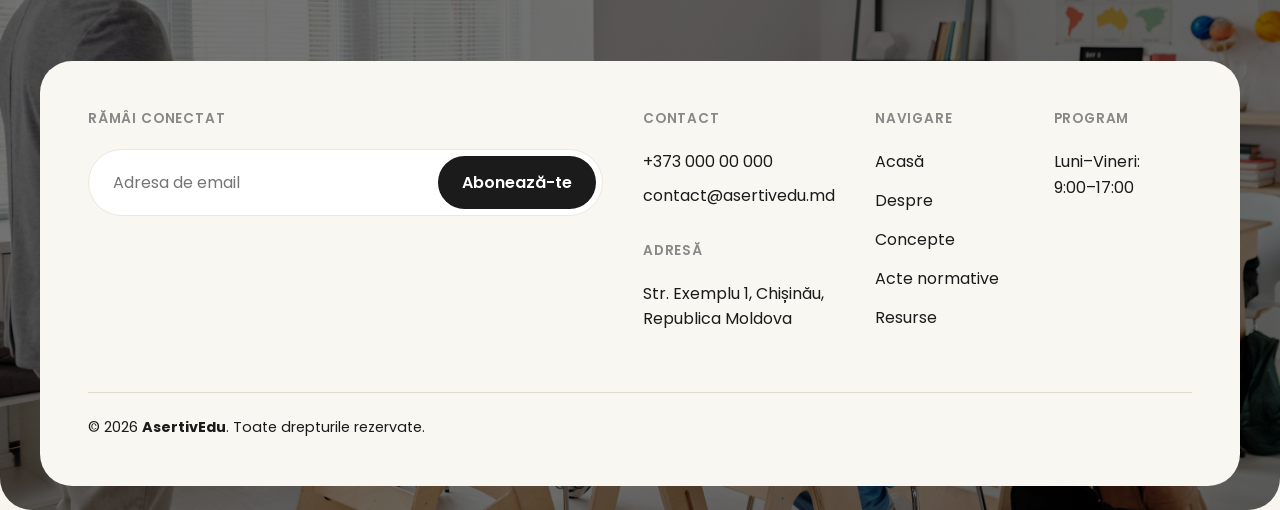
==== commit 79d20e01: "second commit" ====
--- a/index.html
+++ b/index.html
@@ -25,10 +25,10 @@
                 <h2>AsertivEdu</h2>
                 <a href="#acasa" target="_self">Acasă</a>
                 <a href="#despre" target="_self">Despre</a>
-                <a href="#">Concepte</a>
-                <a href="#">Acte normative</a>
-                <a href="#">Resurse</a>
-                <a href="#">Contacte</a>
+                <a href="#concepte">Concepte</a>
+                <a href="#acte_normative">Acte normative</a>
+                <a href="#resurse">Resurse</a>
+                <a href="#contacte">Contacte</a>
             </nav>
 
             <div class="hero-content">
@@ -92,7 +92,7 @@
                 </div>
             </section>
 
-            <section class="concepte">
+            <section class="concepte" id="concepte">
                 <div class="programe-stanga">
                     <h2>Strategii manageriale de comunicare asertivă dintre cadrele didactice și părinți în diminuarea
                         conflictelor școlare</h2>
@@ -205,7 +205,7 @@
 
                 </div>
             </section>
-            <section class="beneficii">
+            <section class="beneficii" id="acte_normative">
                 <h2 class="beneficii-titlu">De ce contează comunicarea asertivă în relația școală–familie</h2>
 
                 <div class="beneficii-grid">
@@ -248,10 +248,411 @@
 
                 </div>
             </section>
-        </main>
-
-        <footer></footer>
+
+            <section class="resurse" id="resurse">
+
+                <div class="resurse-intro">
+                    <h2>Cartonașe pentru o comunicare asertivă</h2>
+                    <p>Un set de cartonașe practice pentru relația profesor–părinte. Apasă pe un cartonaș pentru
+                        a afla ce înseamnă tehnica respectivă și cum arată într-o discuție reală.</p>
+                </div>
+                <div class="cartonase">
+
+                    <div class="rand">
+
+                        <div class="flip" role="button" tabindex="0" aria-pressed="false"
+                            aria-label="Cartonaș 1: Ascultarea activă. Apasă pentru a întoarce.">
+                            <div class="flip-inner">
+
+                                <!-- Fața din față -->
+                                <div class="face front">
+                                    <span class="c-eticheta">Comunicare asertivă</span>
+                                    <span class="c-numar">1</span>
+                                    <h3>Ascultarea activă</h3>
+                                    <span class="c-hint">Apasă pentru a întoarce ↻</span>
+                                    <span class="c-footer">Relația profesor–părinte • Cartonaș 1/8</span>
+                                </div>
+
+                                <!-- Fața din spate -->
+                                <div class="face back">
+                                    <div class="c-panou c-inseamna">
+                                        <h4>Ce înseamnă?</h4>
+                                        <p>Profesorul îi oferă părintelui timp să explice situația, nu îl întrerupe,
+                                            pune
+                                            întrebări de clarificare și verifică dacă a înțeles corect mesajul.</p>
+                                    </div>
+                                    <div class="c-panou c-exemplu">
+                                        <h4><span aria-hidden="true">💡</span> Exemplu</h4>
+                                        <p>„Înțeleg. Ca să pot înțelege mai bine, îmi puteți spune ce ați observat
+                                            acasă?”</p>
+                                    </div>
+                                    <span class="c-footer">Relația profesor–părinte • Cartonaș 1/8</span>
+                                </div>
+
+                            </div>
+                        </div>
+                        <div class="rand-img">
+                            <img src="images/tehnici/1.png">
+                        </div>
+                    </div>
+
+
+
+                    <div class="rand">
+                        <!-- ===== CARTONAȘ 2 (șablon: copiază blocul și schimbă textele) ===== -->
+                        <div class="flip" role="button" tabindex="0" aria-pressed="false"
+                            aria-label="Cartonaș 2. Apasă pentru a întoarce.">
+                            <div class="flip-inner">
+                                <div class="face front">
+                                    <span class="c-eticheta">Comunicare asertivă</span>
+                                    <span class="c-numar">2</span>
+                                    <h3>Întrebările deschise și neutre</h3>
+                                    <span class="c-hint">Apasă pentru a întoarce ↻</span>
+                                    <span class="c-footer">Relația profesor–părinte • Cartonaș 2/8</span>
+                                </div>
+                                <div class="face back">
+                                    <div class="c-panou c-inseamna">
+                                        <h4>Ce înseamnă?</h4>
+                                        <p>Întrebările încep cu
+                                            «Ce?», «Cum?» sau
+                                            «În ce situații?» și
+                                            încurajează relatarea
+                                            faptelor. Sunt evitate
+                                            reproșurile și
+                                            întrebarea «De ce?»
+                                            folosită acuztor.</p>
+                                    </div>
+                                    <div class="c-panou c-exemplu">
+                                        <h4><span aria-hidden="true">💡</span> Exemplu</h4>
+                                        <p>„Ce dificultăți întâmpinați atunci
+                                            când îl ajutați la teme?"</p>
+                                    </div>
+                                    <span class="c-footer">Relația profesor–părinte • Cartonaș 2/8</span>
+                                </div>
+                            </div>
+                        </div>
+
+
+                        <div class="rand-img">
+                            <img src="images/tehnici/2.png">
+                        </div>
+                    </div>
+
+                    <div class="rand">
+
+                        <div class="flip" role="button" tabindex="0" aria-pressed="false"
+                            aria-label="Cartonaș 2. Apasă pentru a întoarce.">
+                            <div class="flip-inner">
+                                <div class="face front">
+                                    <span class="c-eticheta">Comunicare asertivă</span>
+                                    <span class="c-numar">3</span>
+                                    <h3>Descrierea faptelor fără etichete</h3>
+                                    <span class="c-hint">Apasă pentru a întoarce ↻</span>
+                                    <span class="c-footer">Relația profesor–părinte • Cartonaș 3/8</span>
+                                </div>
+                                <div class="face back">
+                                    <div class="c-panou c-inseamna">
+                                        <h4>Ce înseamnă?</h4>
+                                        <p>Profesorul comunică
+                                            observații specifice
+                                            și verificabile, nu
+                                            judecăți generale.
+                                            Astfel, discuția se
+                                            concentrează pe
+                                            situație și pe
+                                            soluții.</p>
+                                    </div>
+                                    <div class="c-panou c-exemplu">
+                                        <h4><span aria-hidden="true">💡</span> Exemplu</h4>
+                                        <p>„În această săptămână a vorbit de câteva
+                                            ori peste colegi. Aș vrea să vedem cum îl
+                                            putem ajuta."</p>
+                                    </div>
+                                    <span class="c-footer">Relația profesor–părinte • Cartonaș 3/8</span>
+                                </div>
+                            </div>
+                        </div>
+
+                        <div calss="rand-img">
+                            <img src="images/tehnici/3.png">
+                        </div>
+                    </div>
+
+                    <div class="rand">
+                        <div class="flip" role="button" tabindex="0" aria-pressed="false"
+                            aria-label="Cartonaș 2. Apasă pentru a întoarce.">
+                            <div class="flip-inner">
+                                <div class="face front">
+                                    <span class="c-eticheta">Comunicare asertivă</span>
+                                    <span class="c-numar">4</span>
+                                    <h3>Mesajul la persoana 1</h3>
+                                    <span class="c-hint">Apasă pentru a întoarce ↻</span>
+                                    <span class="c-footer">Relația profesor–părinte • Cartonaș 4/8</span>
+                                </div>
+                                <div class="face back">
+                                    <div class="c-panou c-inseamna">
+                                        <h4>Ce înseamnă?</h4>
+                                        <p>Cadrul didactic își
+                                            exprimă clar
+                                            observația și
+                                            preocuparea, fără a
+                                            atribui intenții
+                                            negative părintelui.
+                                            Mesajul rămâne
+                                            ferm si respectuos.</p>
+                                    </div>
+                                    <div class="c-panou c-exemplu">
+                                        <h4><span aria-hidden="true">💡</span> Exemplu</h4>
+                                        <p>„Observ că temele sunt adesea incomplete
+                                            și mă preocupă acest lucru. Vă propun să
+                                            stabilim împreună un mod de sprijin."</p>
+                                    </div>
+                                    <span class="c-footer">Relația profesor–părinte • Cartonaș 4/8</span>
+                                </div>
+                            </div>
+                        </div>
+
+                        <div class="rand-img">
+                            <img src="images/tehnici/4.png">
+                        </div>
+                    </div>
+
+                    <div class="rand">
+                        <div class="flip" role="button" tabindex="0" aria-pressed="false"
+                            aria-label="Cartonaș 2. Apasă pentru a întoarce.">
+                            <div class="flip-inner">
+                                <div class="face front">
+                                    <span class="c-eticheta">Comunicare asertivă</span>
+                                    <span class="c-numar">5</span>
+                                    <h3>Empatia și validarea emoțiilor</h3>
+                                    <span class="c-hint">Apasă pentru a întoarce ↻</span>
+                                    <span class="c-footer">Relația profesor–părinte • Cartonaș 5/8</span>
+                                </div>
+                                <div class="face back">
+                                    <div class="c-panou c-inseamna">
+                                        <h4>Ce înseamnă?</h4>
+                                        <p>Profesorul
+                                            recunoaște
+                                            emoțiile părintelui
+                                            și menține un cadru
+                                            calm de dialog,
+                                            fără a amplifica
+                                            tensiunea.</p>
+                                    </div>
+                                    <div class="c-panou c-exemplu">
+                                        <h4><span aria-hidden="true">💡</span> Exemplu</h4>
+                                        <p>„Înțeleg că această notă v-a nemulțumit.
+                                            Haideți să analizăm împreună lucrarea și
+                                            criteriile de evaluare."</p>
+                                    </div>
+                                    <span class="c-footer">Relația profesor–părinte • Cartonaș 6/8</span>
+                                </div>
+                            </div>
+                        </div>
+
+                        <div class="rand-img">
+                            <img src="images/tehnici/5.png">
+                        </div>
+                    </div>
+
+                    <div class="rand">
+                        <div class="flip" role="button" tabindex="0" aria-pressed="false"
+                            aria-label="Cartonaș 2. Apasă pentru a întoarce.">
+                            <div class="flip-inner">
+                                <div class="face front">
+                                    <span class="c-eticheta">Comunicare asertivă</span>
+                                    <span class="c-numar">6</span>
+                                    <h3>Feedbackul constructiv și pozitiv</h3>
+                                    <span class="c-hint">Apasă pentru a întoarce ↻</span>
+                                    <span class="c-footer">Relația profesor–părinte • Cartonaș 6/8</span>
+                                </div>
+                                <div class="face back">
+                                    <div class="c-panou c-inseamna">
+                                        <h4>Ce înseamnă?</h4>
+                                        <p>Feedbackul
+                                            pornește de la
+                                            progrese și
+                                            comportamente
+                                            concrete, clarifică
+                                            dificultatea și
+                                            propune o acțiune
+                                            realizabilă.</p>
+                                    </div>
+                                    <div class="c-panou c-exemplu">
+                                        <h4><span aria-hidden="true">💡</span> Exemplu</h4>
+                                        <p>„Am observat că participă mai mult la ore.
+                                            Mai are dificultăți la citire; putem exersa
+                                            zilnic câte 10 minute."
+                                            itatilor</p>
+                                    </div>
+                                    <span class="c-footer">Relația profesor–părinte • Cartonaș 6/8</span>
+                                </div>
+                            </div>
+                        </div>
+
+                        <div class="rand-img">
+                            <img src="images/tehnici/6.png">
+                        </div>
+
+                    </div>
+
+                    <div class="rand">
+                        <div class="flip" role="button" tabindex="0" aria-pressed="false"
+                            aria-label="Cartonaș 2. Apasă pentru a întoarce.">
+                            <div class="flip-inner">
+                                <div class="face front">
+                                    <span class="c-eticheta">Comunicare asertivă</span>
+                                    <span class="c-numar">7</span>
+                                    <h3>Negocierea soluțiilor și asumarea responsabilităților</h3>
+                                    <span class="c-hint">Apasă pentru a întoarce ↻</span>
+                                    <span class="c-footer">Relația profesor–părinte • Cartonaș 7/8</span>
+                                </div>
+                                <div class="face back">
+                                    <div class="c-panou c-inseamna">
+                                        <h4>Ce înseamnă?</h4>
+                                        <p>Părintele este
+                                            implicat în
+                                            identificarea
+                                            opțiunilor, iar
+                                            profesorul propune
+                                            pași concreți,
+                                            responsabili și un
+                                            moment de revenire
+                                            asupra rezultatelor.</p>
+                                    </div>
+                                    <div class="c-panou c-exemplu">
+                                        <h4><span aria-hidden="true">💡</span> Exemplu</h4>
+                                        <p>„Ce credeți că ar funcționa acasă? Eu pot
+                                            urmări participarea la clasă; putem discuta
+                                            din nou peste două săptămâni."
+                                        </p>
+                                    </div>
+                                    <span class="c-footer">Relația profesor–părinte • Cartonaș 7/8</span>
+                                </div>
+                            </div>
+                        </div>
+
+                        <div class="rand-img">
+                            <img src="images/tehnici/7.png">
+                        </div>
+                    </div>
+
+                    <div class="rand">
+                        <div class="flip" role="button" tabindex="0" aria-pressed="false"
+                            aria-label="Cartonaș 2. Apasă pentru a întoarce.">
+                            <div class="flip-inner">
+                                <div class="face front">
+                                    <span class="c-eticheta">Comunicare asertivă</span>
+                                    <span class="c-numar">8</span>
+                                    <h3>Comunicarea bidirecțională și adaptată familiei</h3>
+                                    <span class="c-hint">Apasă pentru a întoarce ↻</span>
+                                    <span class="c-footer">Relația profesor–părinte • Cartonaș 8/8</span>
+                                </div>
+
+
+                                <div class="face back">
+                                    <div class="c-panou c-inseamna">
+                                        <h4>Ce înseamnă?</h4>
+                                        <p>Mesajele către
+                                            părinți sunt clare
+                                            și accesibile, iar
+                                            profesorul ține
+                                            cont de timpul,
+                                            nevoile și
+                                            posibilitățile
+                                            familiei.</p>
+                                    </div>
+                                    <div class="c-panou c-exemplu">
+                                        <h4><span aria-hidden="true">💡</span> Exemplu</h4>
+                                        <p>„Ce credeți că ar funcționa acasă? Eu pot
+                                            urmări participarea la clasă; putem discuta
+                                            din nou peste două săptămâni."
+                                        </p>
+                                    </div>
+                                    <span class="c-footer">Relația profesor–părinte • Cartonaș 8/8</span>
+
+
+                                </div>
+                            </div>
+
+                        </div>
+
+                        <div class="rand-img">
+                            <img src="images/tehnici/8.png">
+                        </div>
+                    </div>
+                </div>
     </div>
+
+    </div>
+
+    </section>
+    </main>
+
+    <footer id="contacte">
+        <section class="footer-bg">
+            <div class="footer-grid">
+            <div class="footer-col footer-abonare">
+                <h4>Rămâi conectat</h4>
+                <form class="footer-form" action="#">
+                    <input type="email" placeholder="Adresa de email" aria-label="Adresa de email" required>
+                    <button type="submit">Abonează-te</button>
+                </form>
+            </div>
+
+            <div class="footer-col">
+                <h4>Contact</h4>
+                <p>+373 000 00 000</p>
+                <p>contact@asertivedu.md</p>
+
+                <h4 class="footer-sub">Adresă</h4>
+                <p>Str. Exemplu 1, Chișinău,<br>Republica Moldova</p>
+            </div>
+
+            <div class="footer-col">
+                <h4>Navigare</h4>
+                <ul>
+                    <li><a href="index.html">Acasă</a></li>
+                    <li><a href="index.html#despre">Despre</a></li>
+                    <li><a href="index.html#concepte">Concepte</a></li>
+                    <li><a href="acte.html">Acte normative</a></li>
+                    <li><a href="index.html#resurse">Resurse</a></li>
+                </ul>
+            </div>
+
+            <div class="footer-col">
+                <h4>Program</h4>
+                <p>Luni–Vineri:<br>9:00–17:00</p>
+            </div>
+
+            </div>
+
+            <div class="footer-jos">
+                <p>© 2026 <strong>AsertivEdu</strong>. Toate drepturile rezervate.</p>
+            </div>
+
+
+            </div>
+            </div>
+        </section>
+    </footer>
+    </div>
+
+    <script>
+        document.querySelectorAll('.flip').forEach(function (card) {
+            function toggle() {
+                var on = card.classList.toggle('is-flipped');
+                card.setAttribute('aria-pressed', on);
+            }
+            card.addEventListener('click', toggle);
+            card.addEventListener('keydown', function (e) {
+                if (e.key === 'Enter' || e.key === ' ') {
+                    e.preventDefault();
+                    toggle();
+                }
+            });
+        });
+    </script>
 </body>
 
 </html>
--- a/style.css
+++ b/style.css
@@ -318,6 +318,8 @@
 }
 
 
+
+
 .beneficii-lista {
     list-style: none;
     margin: 0;
@@ -377,4 +379,277 @@
     display: flex;
     justify-content: center;
     align-items: center;
+}
+
+
+:root {
+    --teal: #1f6f6b;
+    --crem: #fbf1dc;
+    --bej: #f8e6c4;
+    --albastru: #d9efee;
+}
+
+.resurse { margin-top: 50px; }
+
+.resurse-intro { max-width: 760px; margin-bottom: 48px; }
+
+.resurse-intro h2 {
+    margin: 0 0 20px;
+    font-size: clamp(2rem, 3.5vw, 3.2rem);
+    font-weight: 500;
+    line-height: 1.1;
+    letter-spacing: -0.02em;
+    color: #1b1b1b;
+}
+
+.resurse-intro p { margin: 0; line-height: 1.7; color: #1b1b1b; }
+
+
+.cartonase {
+    display: grid;
+    gap: 24px;
+}
+
+.rand:nth-child(even) .rand-img { order: -1; }
+
+.rand {
+    display: grid;
+    grid-template-columns: 1fr 1fr;   /* două coloane egale */
+    gap: 24px;
+    align-items: stretch;
+}
+
+.flip {
+    perspective: 1200px;
+    height: 460px;               /* mai înalt, ca textul să nu fie tăiat */
+    cursor: pointer;
+    outline-offset: 6px;
+    margin: 20px;
+}
+
+.rand-img {
+    height: 460px;
+    border-radius: 32px;
+    overflow: hidden;
+    margin: 20px;
+}
+
+.rand-img img {
+    width: 100%;
+    height: 100%;
+    object-fit: cover;
+    display: block;
+}
+
+.flip-inner {
+    position: relative;
+    width: 100%;
+    height: 100%;
+    transition: transform .7s cubic-bezier(.4, .2, .2, 1);
+    transform-style: preserve-3d;
+}
+
+.flip.is-flipped .flip-inner { transform: rotateY(180deg); }
+
+.face {
+    position: absolute;
+    inset: 0;
+    border-radius: 32px;
+    overflow: hidden;
+    backface-visibility: hidden;
+    -webkit-backface-visibility: hidden;
+    padding: 28px;
+    display: flex;
+    flex-direction: column;
+    background: var(--crem);
+    border: 10px solid #e2dccb;
+    color: #1b1b1b;
+}
+
+.back { transform: rotateY(180deg); gap: 14px; }
+
+
+.front { align-items: center; text-align: center; justify-content: center; gap: 18px; }
+
+.c-eticheta {
+    padding: 10px 22px;
+    border-radius: 999px;
+    background: var(--teal);
+    color: #fff;
+    font-weight: 600;
+    font-size: .95rem;
+}
+
+.c-numar {
+    font-size: 6rem;
+    font-weight: 700;
+    line-height: 1;
+    color: var(--teal);
+}
+
+.front h3 {
+    margin: 0;
+    padding: 18px 20px;
+    width: 100%;
+    border-radius: 20px;
+    background: var(--bej);
+    font-size: 1.7rem;
+    font-weight: 700;
+    color: #0f4a47;
+}
+
+.c-hint { font-size: .9rem; color: #777; }
+
+/* ----- Fața din spate ----- */
+.c-panou { border-radius: 20px; padding: 20px 22px; }
+
+.c-panou h4 {
+    display: inline-block;
+    margin: 0 0 12px;
+    padding: 8px 20px;
+    border-radius: 999px;
+    background: var(--teal);
+    color: #fff;
+    font-size: 1.05rem;
+    font-weight: 600;
+}
+
+.c-panou p { margin: 0; line-height: 1.55; font-size: 1rem; }
+
+.c-inseamna { background: var(--albastru); }
+.c-exemplu  { background: var(--bej); }
+.c-exemplu p { font-style: italic; }
+
+.c-footer {
+    margin-top: auto;
+    padding: 10px 16px;
+    border-radius: 999px;
+    background: var(--teal);
+    color: #fff;
+    font-size: .8rem;
+    font-weight: 600;
+    text-align: center;
+}
+
+@media (prefers-reduced-motion: reduce) {
+    .flip-inner { transition: none; }
+}
+
+@media (max-width: 800px) {
+    .rand { grid-template-columns: 1fr; }
+    .rand:nth-child(even) .rand-img { order: 0; }   /* pe mobil: cartonaș, apoi imagine */
+    .flip { height: 540px; }
+    .rand-img { height: 320px; }
+}
+
+/* ---------- FOOTER ---------- */
+footer {
+    position: relative;
+    isolation: isolate;
+    margin-top: 60px;
+    padding: 220px 24px 24px;        /* spațiul de sus lasă imaginea să se vadă */
+    border-radius: 32px;
+    overflow: hidden;
+    background: #6b4f3a url("images/pexels-max-fischer-5212329.jpg") center / cover no-repeat;
+}
+
+/* stratul întunecat, ca la hero-bg */
+footer::before {
+    content: "";
+    position: absolute;
+    inset: 0;
+    z-index: -1;
+    background: rgba(0, 0, 0, .55);
+}
+
+.footer-bg {
+    max-width: 1200px;
+    margin: 0 auto;                  /* panoul centrat */
+    padding: 48px;
+    background: #f8f7f2;
+    border-radius: 32px;
+    color: #1b1b1b;
+}
+
+.footer-grid {
+    display: grid;
+    grid-template-columns: 1.4fr 1.2fr 1fr 1fr;
+    gap: 40px;
+}
+
+.footer-col h4 {
+    margin: 0 0 20px;
+    font-size: .85rem;
+    font-weight: 600;
+    letter-spacing: .06em;
+    text-transform: uppercase;
+    color: #888;
+}
+
+.footer-col .footer-sub { margin-top: 32px; }
+
+.footer-col p {
+    margin: 0 0 8px;
+    line-height: 1.6;
+}
+
+.footer-col ul { list-style: none; margin: 0; padding: 0; }
+.footer-col li { margin-bottom: 14px; }
+
+.footer-col a {
+    color: #1b1b1b;
+    text-decoration: none;
+}
+.footer-col a:hover { text-decoration: underline; text-underline-offset: 4px; }
+
+/* Câmpul de email cu buton în interior */
+.footer-form {
+    display: flex;
+    align-items: center;
+    gap: 8px;
+    padding: 6px;
+    background: #fff;
+    border: 1px solid #ece8dc;
+    border-radius: 999px;
+}
+
+.footer-form input {
+    flex: 1;
+    min-width: 0;
+    padding: 0 18px;
+    border: none;
+    outline: none;
+    background: transparent;
+    font: inherit;
+}
+
+.footer-form button {
+    padding: 14px 24px;
+    border: none;
+    border-radius: 999px;
+    background: #1b1b1b;
+    color: #fff;
+    font: inherit;
+    font-weight: 600;
+    cursor: pointer;
+}
+
+.footer-jos {
+    margin-top: 48px;
+    padding-top: 24px;
+    border-top: 1px solid #e2dccb;
+    font-size: .9rem;
+}
+
+.footer-jos p { margin: 0; }
+
+@media (max-width: 900px) {
+    footer { padding-top: 120px; }
+    .footer-panel { padding: 28px 22px; }
+    .footer-grid { grid-template-columns: 1fr 1fr; gap: 32px; }
+    .footer-abonare { grid-column: 1 / -1; }
+}
+
+@media (max-width: 520px) {
+    .footer-grid { grid-template-columns: 1fr; }
 }
